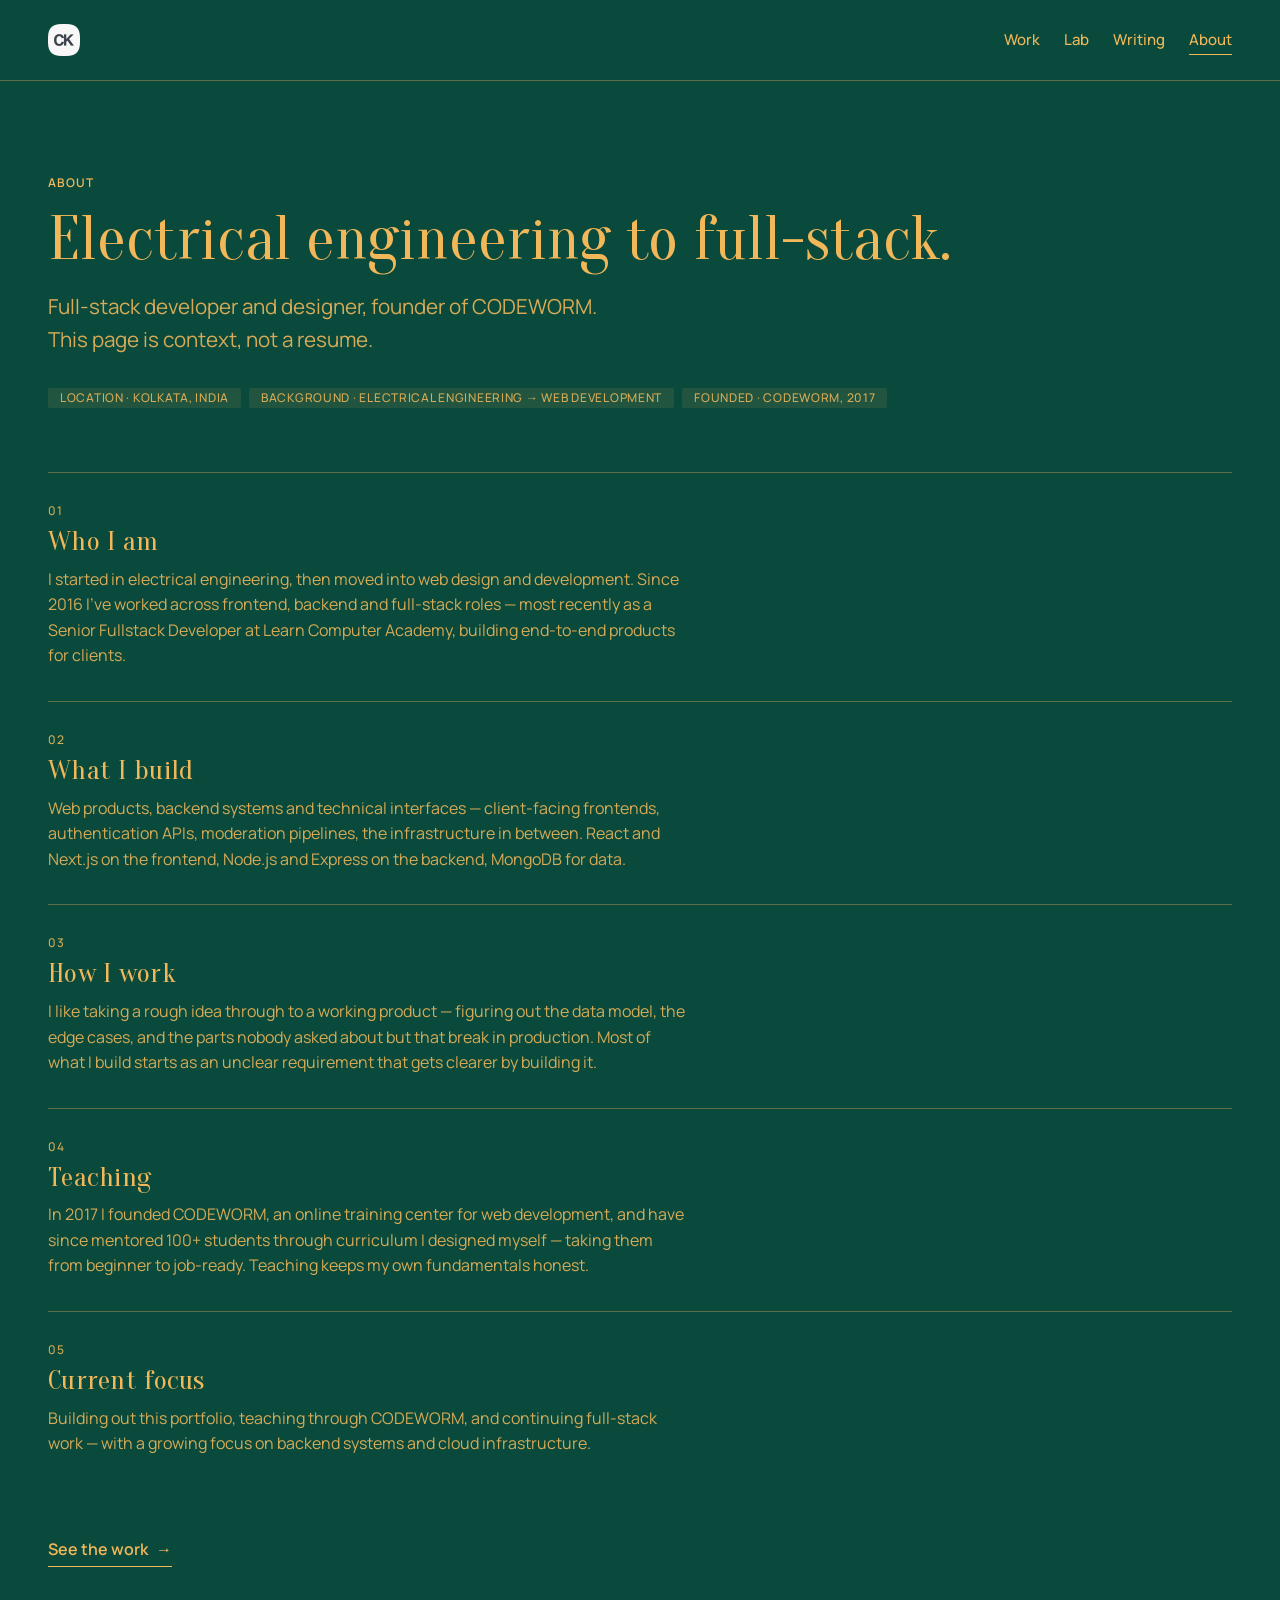
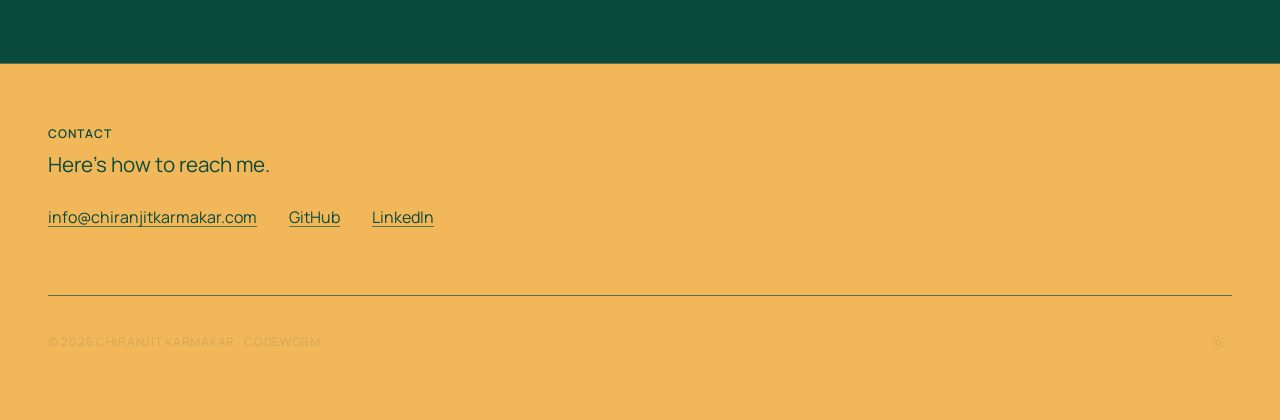
==== about/index.html @ 3d87fbdc "Replace coming-soon page with the real portfolio site Full Astro build: homepage, Work (case studies" ====
<!DOCTYPE html><html lang="en"><head><meta charset="utf-8"><meta name="viewport" content="width=device-width, initial-scale=1"><meta name="theme-color" content="#0a4a3c"><script>
      (function () {
        document.documentElement.classList.add('js');
        try {
          var stored = localStorage.getItem('theme');
          if (stored === 'light') {
            document.documentElement.setAttribute('data-theme', 'light');
            var meta = document.querySelector('meta[name="theme-color"]');
            if (meta) meta.setAttribute('content', '#f2b759');
          }
        } catch (e) {}
      })();
    </script><link rel="icon" type="image/png" href="/logo-48.png"><link rel="apple-touch-icon" href="/logo-180.png"><meta name="generator" content="Astro v7.3.3"><title>About — Chiranjit Karmakar</title><meta name="description" content="Chiranjit Karmakar — electrical engineering background, full-stack developer, founder of CODEWORM."><link rel="canonical" href="https://www.chiranjitkarmakar.com/about/"><!-- Open Graph --><meta property="og:type" content="website"><meta property="og:title" content="About — Chiranjit Karmakar"><meta property="og:description" content="Chiranjit Karmakar — electrical engineering background, full-stack developer, founder of CODEWORM."><meta property="og:url" content="https://www.chiranjitkarmakar.com/about/"><meta property="og:image" content="https://www.chiranjitkarmakar.com/logo.png"><meta property="og:site_name" content="Chiranjit Karmakar — CODEWORM"><!-- Twitter --><meta name="twitter:card" content="summary"><meta name="twitter:title" content="About — Chiranjit Karmakar"><meta name="twitter:description" content="Chiranjit Karmakar — electrical engineering background, full-stack developer, founder of CODEWORM."><meta name="twitter:image" content="https://www.chiranjitkarmakar.com/logo.png"><meta name="astro-view-transitions-enabled" content="true"><meta name="astro-view-transitions-fallback" content="animate"><script type="module" src="/_astro/ClientRouter.astro_astro_type_script_index_0_lang.CYDbzu1r.js"></script><link rel="stylesheet" href="/_astro/BaseLayout.Bu5GuA0V.css"><style>@keyframes astroFadeInOut{0%{opacity:1}to{opacity:0}}@keyframes astroFadeIn{0%{opacity:0;mix-blend-mode:plus-lighter}to{opacity:1;mix-blend-mode:plus-lighter}}@keyframes astroFadeOut{0%{opacity:1;mix-blend-mode:plus-lighter}to{opacity:0;mix-blend-mode:plus-lighter}}@keyframes astroSlideFromRight{0%{transform:translate(100%)}}@keyframes astroSlideFromLeft{0%{transform:translate(-100%)}}@keyframes astroSlideToRight{to{transform:translate(100%)}}@keyframes astroSlideToLeft{to{transform:translate(-100%)}}@media (prefers-reduced-motion){::view-transition-group(*),::view-transition-old(*),::view-transition-new(*),[data-astro-transition-scope]{animation:none!important}}.site-header[data-astro-cid-fzpbxy5g]{border-bottom:var(--border-width) solid var(--border)}.site-header__inner[data-astro-cid-fzpbxy5g]{justify-content:space-between;align-items:center;gap:var(--space-24);padding-block:var(--space-24);display:flex}.site-header__brand[data-astro-cid-fzpbxy5g]{align-items:center;gap:var(--space-12);color:var(--foreground);font-weight:var(--fw-semibold);text-decoration:none;display:inline-flex}.site-header__logo[data-astro-cid-fzpbxy5g]{border-radius:var(--radius-sm);flex-shrink:0}.site-header__nav[data-astro-cid-fzpbxy5g]{gap:var(--space-24);display:flex}.site-header__link[data-astro-cid-fzpbxy5g]{color:var(--foreground);padding-block:var(--space-4);border-bottom:var(--border-width) solid transparent;transition:border-color var(--duration-fast) var(--ease-standard), color var(--duration-fast) var(--ease-standard);text-decoration:none}.site-header__link[data-astro-cid-fzpbxy5g]:hover,.site-header__link[data-astro-cid-fzpbxy5g][aria-current=page]{border-bottom-color:var(--foreground)}@media (width<=480px){.site-header__nav[data-astro-cid-fzpbxy5g]{gap:var(--space-16)}}.theme-toggle[data-astro-cid-l6lhmie6]{border-radius:var(--radius-sm);width:28px;height:28px;color:var(--muted);cursor:pointer;transition:color var(--duration-fast) var(--ease-standard);background:0 0;border:none;justify-content:center;align-items:center;display:inline-flex}.theme-toggle[data-astro-cid-l6lhmie6]:hover{color:var(--foreground)}.icon-sun[data-astro-cid-l6lhmie6],.icon-moon[data-astro-cid-l6lhmie6]{width:15px;height:15px}.icon-sun[data-astro-cid-l6lhmie6]{display:block}.icon-moon[data-astro-cid-l6lhmie6],:root[data-theme=light] .icon-sun[data-astro-cid-l6lhmie6]{display:none}:root[data-theme=light] .icon-moon[data-astro-cid-l6lhmie6]{display:block}.site-footer[data-astro-cid-nns7i3if]{border-top:var(--border-width) solid var(--border);padding-block:var(--space-64)}.site-footer__inner[data-astro-cid-nns7i3if]{gap:var(--space-32);flex-direction:column;display:flex}.site-footer__lead[data-astro-cid-nns7i3if]{margin-top:var(--space-8)}.site-footer__links[data-astro-cid-nns7i3if]{margin-top:var(--space-24);gap:var(--space-8);flex-direction:column;display:flex}@media (width>=768px){.site-footer__links[data-astro-cid-nns7i3if]{gap:var(--space-32);flex-direction:row}}.site-footer__bottom[data-astro-cid-nns7i3if]{margin-top:var(--space-32);padding-top:var(--space-32);border-top:var(--border-width) solid var(--border);justify-content:space-between;align-items:center;gap:var(--space-16);display:flex}.site-footer__meta[data-astro-cid-nns7i3if]{color:var(--muted)}
.page-heading[data-astro-cid-zpzoxhr3]{margin-top:var(--space-16)}.page-intro[data-astro-cid-zpzoxhr3]{margin-top:var(--space-16);max-width:560px;color:var(--muted)}.page-facts[data-astro-cid-zpzoxhr3]{margin-top:var(--space-32)}.about-sections[data-astro-cid-zpzoxhr3]{margin-top:var(--space-64);flex-direction:column;display:flex}.about-section[data-astro-cid-zpzoxhr3]{padding-block:var(--space-32);border-top:var(--border-width) solid var(--border);gap:var(--space-8);flex-direction:column;display:flex}.about-section__body[data-astro-cid-zpzoxhr3]{max-width:640px;color:var(--muted)}.page-cta{margin-top:var(--space-48)}
</style><style>[data-astro-transition-scope="astro-typyj2n2-1"] { view-transition-name: site-header; }@layer astro { ::view-transition-old(site-header) { 
	animation-duration: 180ms;
	animation-timing-function: cubic-bezier(0.76, 0, 0.24, 1);
	animation-fill-mode: both;
	animation-name: astroFadeOut; }::view-transition-new(site-header) { 
	animation-duration: 180ms;
	animation-timing-function: cubic-bezier(0.76, 0, 0.24, 1);
	animation-fill-mode: both;
	animation-name: astroFadeIn; }[data-astro-transition=back]::view-transition-old(site-header) { 
	animation-duration: 180ms;
	animation-timing-function: cubic-bezier(0.76, 0, 0.24, 1);
	animation-fill-mode: both;
	animation-name: astroFadeOut; }[data-astro-transition=back]::view-transition-new(site-header) { 
	animation-duration: 180ms;
	animation-timing-function: cubic-bezier(0.76, 0, 0.24, 1);
	animation-fill-mode: both;
	animation-name: astroFadeIn; } }[data-astro-transition-fallback="old"] [data-astro-transition-scope="astro-typyj2n2-1"],
			[data-astro-transition-fallback="old"][data-astro-transition-scope="astro-typyj2n2-1"] { 
	animation-duration: 180ms;
	animation-timing-function: cubic-bezier(0.76, 0, 0.24, 1);
	animation-fill-mode: both;
	animation-name: astroFadeOut; }[data-astro-transition-fallback="new"] [data-astro-transition-scope="astro-typyj2n2-1"],
			[data-astro-transition-fallback="new"][data-astro-transition-scope="astro-typyj2n2-1"] { 
	animation-duration: 180ms;
	animation-timing-function: cubic-bezier(0.76, 0, 0.24, 1);
	animation-fill-mode: both;
	animation-name: astroFadeIn; }[data-astro-transition=back][data-astro-transition-fallback="old"] [data-astro-transition-scope="astro-typyj2n2-1"],
			[data-astro-transition=back][data-astro-transition-fallback="old"][data-astro-transition-scope="astro-typyj2n2-1"] { 
	animation-duration: 180ms;
	animation-timing-function: cubic-bezier(0.76, 0, 0.24, 1);
	animation-fill-mode: both;
	animation-name: astroFadeOut; }[data-astro-transition=back][data-astro-transition-fallback="new"] [data-astro-transition-scope="astro-typyj2n2-1"],
			[data-astro-transition=back][data-astro-transition-fallback="new"][data-astro-transition-scope="astro-typyj2n2-1"] { 
	animation-duration: 180ms;
	animation-timing-function: cubic-bezier(0.76, 0, 0.24, 1);
	animation-fill-mode: both;
	animation-name: astroFadeIn; }</style></head><body><a class="skip-link" href="#main">Skip to content</a><header data-astro-transition-persist="site-header" data-astro-transition-scope="astro-typyj2n2-1" class="site-header" data-astro-cid-fzpbxy5g><div class="container site-header__inner" data-astro-cid-fzpbxy5g><a class="site-header__brand" href="/" aria-label="Chiranjit Karmakar — home" data-astro-cid-fzpbxy5g><img class="site-header__logo" src="/logo-64.png" alt="" width="32" height="32" data-astro-cid-fzpbxy5g></a><nav aria-label="Primary" data-astro-cid-fzpbxy5g><ul class="site-header__nav" data-astro-cid-fzpbxy5g><li data-astro-cid-fzpbxy5g><a class="text-nav site-header__link" href="/work" data-astro-cid-fzpbxy5g>Work</a></li><li data-astro-cid-fzpbxy5g><a class="text-nav site-header__link" href="/lab" data-astro-cid-fzpbxy5g>Lab</a></li><li data-astro-cid-fzpbxy5g><a class="text-nav site-header__link" href="/writing" data-astro-cid-fzpbxy5g>Writing</a></li><li data-astro-cid-fzpbxy5g><a class="text-nav site-header__link" href="/about" aria-current="page" data-astro-cid-fzpbxy5g>About</a></li></ul></nav></div></header><script type="module">function e(){let e=window.location.pathname;document.querySelectorAll(`.site-header__link`).forEach(t=>{let n=t.getAttribute(`href`);n&&e.startsWith(n)?t.setAttribute(`aria-current`,`page`):t.removeAttribute(`aria-current`)})}e(),document.addEventListener(`astro:after-swap`,e);</script><main class="container section" id="main" data-astro-cid-zpzoxhr3><p class="text-label" data-astro-cid-zpzoxhr3>About</p><h1 class="text-h1 page-heading" data-astro-cid-zpzoxhr3>Electrical engineering to full-stack.</h1><p class="text-body-lg page-intro" data-astro-cid-zpzoxhr3>Full-stack developer and designer, founder of CODEWORM. This page is context, not a resume.</p><ul class="tag-list page-facts" data-astro-cid-zpzoxhr3><li class="tag" data-astro-cid-zpzoxhr3>Location · Kolkata, India</li><li class="tag" data-astro-cid-zpzoxhr3>Background · Electrical engineering → web development</li><li class="tag" data-astro-cid-zpzoxhr3>Founded · CODEWORM, 2017</li></ul><ol class="about-sections" data-astro-cid-zpzoxhr3><li class="about-section" data-reveal data-astro-cid-zpzoxhr3><p class="text-meta" data-astro-cid-zpzoxhr3>01</p><h2 class="text-h3" data-astro-cid-zpzoxhr3>Who I am</h2><p class="text-body about-section__body" data-astro-cid-zpzoxhr3>I started in electrical engineering, then moved into web design and development. Since 2016 I&#39;ve worked across frontend, backend and full-stack roles — most recently as a Senior Fullstack Developer at Learn Computer Academy, building end-to-end products for clients.</p></li><li class="about-section" data-reveal data-astro-cid-zpzoxhr3><p class="text-meta" data-astro-cid-zpzoxhr3>02</p><h2 class="text-h3" data-astro-cid-zpzoxhr3>What I build</h2><p class="text-body about-section__body" data-astro-cid-zpzoxhr3>Web products, backend systems and technical interfaces — client-facing frontends, authentication APIs, moderation pipelines, the infrastructure in between. React and Next.js on the frontend, Node.js and Express on the backend, MongoDB for data.</p></li><li class="about-section" data-reveal data-astro-cid-zpzoxhr3><p class="text-meta" data-astro-cid-zpzoxhr3>03</p><h2 class="text-h3" data-astro-cid-zpzoxhr3>How I work</h2><p class="text-body about-section__body" data-astro-cid-zpzoxhr3>I like taking a rough idea through to a working product — figuring out the data model, the edge cases, and the parts nobody asked about but that break in production. Most of what I build starts as an unclear requirement that gets clearer by building it.</p></li><li class="about-section" data-reveal data-astro-cid-zpzoxhr3><p class="text-meta" data-astro-cid-zpzoxhr3>04</p><h2 class="text-h3" data-astro-cid-zpzoxhr3>Teaching</h2><p class="text-body about-section__body" data-astro-cid-zpzoxhr3>In 2017 I founded CODEWORM, an online training center for web development, and have since mentored 100+ students through curriculum I designed myself — taking them from beginner to job-ready. Teaching keeps my own fundamentals honest.</p></li><li class="about-section" data-reveal data-astro-cid-zpzoxhr3><p class="text-meta" data-astro-cid-zpzoxhr3>05</p><h2 class="text-h3" data-astro-cid-zpzoxhr3>Current focus</h2><p class="text-body about-section__body" data-astro-cid-zpzoxhr3>Building out this portfolio, teaching through CODEWORM, and continuing full-stack work — with a growing focus on backend systems and cloud infrastructure.</p></li></ol><a class="link-arrow page-cta" href="/work"><span>See the work</span><span class="link-arrow__arrow" aria-hidden="true">→</span></a></main><footer class="site-footer section-inverse" data-astro-cid-nns7i3if><div class="container site-footer__inner" data-astro-cid-nns7i3if><div data-astro-cid-nns7i3if><p class="text-label" data-astro-cid-nns7i3if>Contact</p><p class="text-body-lg site-footer__lead" data-astro-cid-nns7i3if>Here's how to reach me.</p><ul class="site-footer__links" data-astro-cid-nns7i3if><li data-astro-cid-nns7i3if><a class="link-underline" href="mailto:info@chiranjitkarmakar.com" data-astro-cid-nns7i3if>info@chiranjitkarmakar.com</a></li><li data-astro-cid-nns7i3if><a class="link-underline" href="https://github.com/chiranjit2020" target="_blank" rel="noopener noreferrer" data-astro-cid-nns7i3if>GitHub</a></li><li data-astro-cid-nns7i3if><a class="link-underline" href="https://www.linkedin.com/in/chiranjit-karmakar-6b8639203" target="_blank" rel="noopener noreferrer" data-astro-cid-nns7i3if>LinkedIn</a></li></ul></div><div class="site-footer__bottom" data-astro-cid-nns7i3if><p class="text-meta site-footer__meta" data-astro-cid-nns7i3if>© 2026 Chiranjit Karmakar · CODEWORM</p><button id="theme-toggle" class="theme-toggle" type="button" data-astro-cid-l6lhmie6><svg class="icon-sun" xmlns="http://www.w3.org/2000/svg" width="18" height="18" viewBox="0 0 24 24" fill="none" stroke="currentColor" stroke-width="2" stroke-linecap="round" stroke-linejoin="round" aria-hidden="true" data-astro-cid-l6lhmie6><circle cx="12" cy="12" r="4" data-astro-cid-l6lhmie6></circle><path d="M12 2v2" data-astro-cid-l6lhmie6></path><path d="M12 20v2" data-astro-cid-l6lhmie6></path><path d="m4.93 4.93 1.41 1.41" data-astro-cid-l6lhmie6></path><path d="m17.66 17.66 1.41 1.41" data-astro-cid-l6lhmie6></path><path d="M2 12h2" data-astro-cid-l6lhmie6></path><path d="M20 12h2" data-astro-cid-l6lhmie6></path><path d="m6.34 17.66-1.41 1.41" data-astro-cid-l6lhmie6></path><path d="m19.07 4.93-1.41 1.41" data-astro-cid-l6lhmie6></path></svg><svg class="icon-moon" xmlns="http://www.w3.org/2000/svg" width="18" height="18" viewBox="0 0 24 24" fill="none" stroke="currentColor" stroke-width="2" stroke-linecap="round" stroke-linejoin="round" aria-hidden="true" data-astro-cid-l6lhmie6><path d="M20.985 12.486a9 9 0 1 1-9.473-9.472c.405-.022.617.46.402.803a6 6 0 0 0 8.268 8.268c.344-.215.825-.004.803.401" data-astro-cid-l6lhmie6></path></svg></button><script>
  (function () {
    var btn = document.getElementById('theme-toggle');
    if (!btn) return;

    function currentTheme() {
      return document.documentElement.getAttribute('data-theme') === 'light' ? 'light' : 'dark';
    }

    function render() {
      var theme = currentTheme();
      btn.setAttribute('aria-label', theme === 'light' ? 'Switch to dark theme' : 'Switch to light theme');
    }

    btn.addEventListener('click', function () {
      var next = currentTheme() === 'light' ? 'dark' : 'light';
      document.documentElement.setAttribute('data-theme', next);
      try {
        localStorage.setItem('theme', next);
      } catch (e) {}
      var meta = document.querySelector('meta[name="theme-color"]');
      if (meta) meta.setAttribute('content', next === 'light' ? '#f2b759' : '#0a4a3c');
      render();
    });

    render();
  })();
</script></div></div></footer><script type="module">function e(){let e=document.querySelectorAll(`[data-reveal]:not(.is-visible)`);if(e.length===0)return;let t=()=>e.forEach(e=>e.classList.add(`is-visible`)),n=window.matchMedia(`(prefers-reduced-motion: reduce)`).matches;if(!(`IntersectionObserver`in window)||n){t();return}let r=new IntersectionObserver(e=>{for(let t of e)t.isIntersecting&&(t.target.classList.add(`is-visible`),r.unobserve(t.target))},{threshold:.15,rootMargin:`0px 0px -40px 0px`});e.forEach(e=>r.observe(e)),setTimeout(()=>{r.disconnect(),t()},1e3)}document.addEventListener(`astro:page-load`,e);</script></body></html>
---- _astro/BaseLayout.Bu5GuA0V.css ----
@font-face{font-family:Manrope;font-style:normal;font-display:swap;font-weight:400;src:url([data-uri])format("woff2"),url([data-uri])format("woff");unicode-range:U+460-52F,U+1C80-1C8A,U+20B4,U+2DE0-2DFF,U+A640-A69F,U+FE2E-FE2F}@font-face{font-family:Manrope;font-style:normal;font-display:swap;font-weight:400;src:url(/_astro/manrope-cyrillic-400-normal.BMzJvInZ.woff2)format("woff2"),url(/_astro/manrope-cyrillic-400-normal.Dvx59UGC.woff)format("woff");unicode-range:U+301,U+400-45F,U+490-491,U+4B0-4B1,U+2116}@font-face{font-family:Manrope;font-style:normal;font-display:swap;font-weight:400;src:url(/_astro/manrope-greek-400-normal.CM4qok81.woff2)format("woff2"),url(/_astro/manrope-greek-400-normal.DuX9RsAR.woff)format("woff");unicode-range:U+370-377,U+37A-37F,U+384-38A,U+38C,U+38E-3A1,U+3A3-3FF}@font-face{font-family:Manrope;font-style:normal;font-display:swap;font-weight:400;src:url(/_astro/manrope-vietnamese-400-normal.DHb3EETF.woff2)format("woff2"),url(/_astro/manrope-vietnamese-400-normal.D7E_mLGF.woff)format("woff");unicode-range:U+102-103,U+110-111,U+128-129,U+168-169,U+1A0-1A1,U+1AF-1B0,U+300-301,U+303-304,U+308-309,U+323,U+329,U+1EA0-1EF9,U+20AB}@font-face{font-family:Manrope;font-style:normal;font-display:swap;font-weight:400;src:url(/_astro/manrope-latin-ext-400-normal.CMDvPJRp.woff2)format("woff2"),url(/_astro/manrope-latin-ext-400-normal.C-X6QNXX.woff)format("woff");unicode-range:U+100-2BA,U+2BD-2C5,U+2C7-2CC,U+2CE-2D7,U+2DD-2FF,U+304,U+308,U+329,U+1D00-1DBF,U+1E00-1E9F,U+1EF2-1EFF,U+2020,U+20A0-20AB,U+20AD-20C0,U+2113,U+2C60-2C7F,U+A720-A7FF}@font-face{font-family:Manrope;font-style:normal;font-display:swap;font-weight:400;src:url(/_astro/manrope-latin-400-normal.PaqtzbVb.woff2)format("woff2"),url(/_astro/manrope-latin-400-normal.8tf8FM3T.woff)format("woff");unicode-range:U+??,U+131,U+152-153,U+2BB-2BC,U+2C6,U+2DA,U+2DC,U+304,U+308,U+329,U+2000-206F,U+20AC,U+2122,U+2191,U+2193,U+2212,U+2215,U+FEFF,U+FFFD}@font-face{font-family:Manrope;font-style:normal;font-display:swap;font-weight:500;src:url([data-uri])format("woff2"),url([data-uri])format("woff");unicode-range:U+460-52F,U+1C80-1C8A,U+20B4,U+2DE0-2DFF,U+A640-A69F,U+FE2E-FE2F}@font-face{font-family:Manrope;font-style:normal;font-display:swap;font-weight:500;src:url(/_astro/manrope-cyrillic-500-normal.B1OEZity.woff2)format("woff2"),url(/_astro/manrope-cyrillic-500-normal.CNwnNrRC.woff)format("woff");unicode-range:U+301,U+400-45F,U+490-491,U+4B0-4B1,U+2116}@font-face{font-family:Manrope;font-style:normal;font-display:swap;font-weight:500;src:url(/_astro/manrope-greek-500-normal.GeMIHyWm.woff2)format("woff2"),url(/_astro/manrope-greek-500-normal.DyxYGEtJ.woff)format("woff");unicode-range:U+370-377,U+37A-37F,U+384-38A,U+38C,U+38E-3A1,U+3A3-3FF}@font-face{font-family:Manrope;font-style:normal;font-display:swap;font-weight:500;src:url(/_astro/manrope-vietnamese-500-normal.DCXiE_xi.woff2)format("woff2"),url(/_astro/manrope-vietnamese-500-normal.DaZ8i3XM.woff)format("woff");unicode-range:U+102-103,U+110-111,U+128-129,U+168-169,U+1A0-1A1,U+1AF-1B0,U+300-301,U+303-304,U+308-309,U+323,U+329,U+1EA0-1EF9,U+20AB}@font-face{font-family:Manrope;font-style:normal;font-display:swap;font-weight:500;src:url(/_astro/manrope-latin-ext-500-normal.dm74KBQw.woff2)format("woff2"),url(/_astro/manrope-latin-ext-500-normal.EtoS1VaI.woff)format("woff");unicode-range:U+100-2BA,U+2BD-2C5,U+2C7-2CC,U+2CE-2D7,U+2DD-2FF,U+304,U+308,U+329,U+1D00-1DBF,U+1E00-1E9F,U+1EF2-1EFF,U+2020,U+20A0-20AB,U+20AD-20C0,U+2113,U+2C60-2C7F,U+A720-A7FF}@font-face{font-family:Manrope;font-style:normal;font-display:swap;font-weight:500;src:url(/_astro/manrope-latin-500-normal.BYYD-dBL.woff2)format("woff2"),url(/_astro/manrope-latin-500-normal.DMZssgOp.woff)format("woff");unicode-range:U+??,U+131,U+152-153,U+2BB-2BC,U+2C6,U+2DA,U+2DC,U+304,U+308,U+329,U+2000-206F,U+20AC,U+2122,U+2191,U+2193,U+2212,U+2215,U+FEFF,U+FFFD}@font-face{font-family:Manrope;font-style:normal;font-display:swap;font-weight:600;src:url([data-uri])format("woff2"),url([data-uri])format("woff");unicode-range:U+460-52F,U+1C80-1C8A,U+20B4,U+2DE0-2DFF,U+A640-A69F,U+FE2E-FE2F}@font-face{font-family:Manrope;font-style:normal;font-display:swap;font-weight:600;src:url(/_astro/manrope-cyrillic-600-normal.DvRl3Mj-.woff2)format("woff2"),url(/_astro/manrope-cyrillic-600-normal.It4mZcQk.woff)format("woff");unicode-range:U+301,U+400-45F,U+490-491,U+4B0-4B1,U+2116}@font-face{font-family:Manrope;font-style:normal;font-display:swap;font-weight:600;src:url(/_astro/manrope-greek-600-normal.BoRV6lzK.woff2)format("woff2"),url(/_astro/manrope-greek-600-normal.CF2i9ZRY.woff)format("woff");unicode-range:U+370-377,U+37A-37F,U+384-38A,U+38C,U+38E-3A1,U+3A3-3FF}@font-face{font-family:Manrope;font-style:normal;font-display:swap;font-weight:600;src:url(/_astro/manrope-vietnamese-600-normal.C1J5PCl_.woff2)format("woff2"),url(/_astro/manrope-vietnamese-600-normal.lA7a_7Ok.woff)format("woff");unicode-range:U+102-103,U+110-111,U+128-129,U+168-169,U+1A0-1A1,U+1AF-1B0,U+300-301,U+303-304,U+308-309,U+323,U+329,U+1EA0-1EF9,U+20AB}@font-face{font-family:Manrope;font-style:normal;font-display:swap;font-weight:600;src:url(/_astro/manrope-latin-ext-600-normal._gBojHdJ.woff2)format("woff2"),url(/_astro/manrope-latin-ext-600-normal.u5Pl7hTU.woff)format("woff");unicode-range:U+100-2BA,U+2BD-2C5,U+2C7-2CC,U+2CE-2D7,U+2DD-2FF,U+304,U+308,U+329,U+1D00-1DBF,U+1E00-1E9F,U+1EF2-1EFF,U+2020,U+20A0-20AB,U+20AD-20C0,U+2113,U+2C60-2C7F,U+A720-A7FF}@font-face{font-family:Manrope;font-style:normal;font-display:swap;font-weight:600;src:url(/_astro/manrope-latin-600-normal.4f0koTD-.woff2)format("woff2"),url(/_astro/manrope-latin-600-normal.BqgrALkZ.woff)format("woff");unicode-range:U+??,U+131,U+152-153,U+2BB-2BC,U+2C6,U+2DA,U+2DC,U+304,U+308,U+329,U+2000-206F,U+20AC,U+2122,U+2191,U+2193,U+2212,U+2215,U+FEFF,U+FFFD}@font-face{font-family:Oranienbaum;font-style:normal;font-display:swap;font-weight:400;src:url([data-uri])format("woff2"),url([data-uri])format("woff");unicode-range:U+460-52F,U+1C80-1C8A,U+20B4,U+2DE0-2DFF,U+A640-A69F,U+FE2E-FE2F}@font-face{font-family:Oranienbaum;font-style:normal;font-display:swap;font-weight:400;src:url(/_astro/oranienbaum-cyrillic-400-normal.DJ9meR3m.woff2)format("woff2"),url(/_astro/oranienbaum-cyrillic-400-normal.DhMiF5E-.woff)format("woff");unicode-range:U+301,U+400-45F,U+490-491,U+4B0-4B1,U+2116}@font-face{font-family:Oranienbaum;font-style:normal;font-display:swap;font-weight:400;src:url(/_astro/oranienbaum-latin-ext-400-normal.BshUwbY_.woff2)format("woff2"),url(/_astro/oranienbaum-latin-ext-400-normal.B7Wz4fLD.woff)format("woff");unicode-range:U+100-2BA,U+2BD-2C5,U+2C7-2CC,U+2CE-2D7,U+2DD-2FF,U+304,U+308,U+329,U+1D00-1DBF,U+1E00-1E9F,U+1EF2-1EFF,U+2020,U+20A0-20AB,U+20AD-20C0,U+2113,U+2C60-2C7F,U+A720-A7FF}@font-face{font-family:Oranienbaum;font-style:normal;font-display:swap;font-weight:400;src:url(/_astro/oranienbaum-latin-400-normal.Pblm6D9w.woff2)format("woff2"),url(/_astro/oranienbaum-latin-400-normal.-Nb-tlzl.woff)format("woff");unicode-range:U+??,U+131,U+152-153,U+2BB-2BC,U+2C6,U+2DA,U+2DC,U+304,U+308,U+329,U+2000-206F,U+20AC,U+2122,U+2191,U+2193,U+2212,U+2215,U+FEFF,U+FFFD}:root{--raw-amber:#f2b759;--raw-green:#0a4a3c;--background:var(--raw-green);--foreground:var(--raw-amber);color-scheme:dark}:root[data-theme=light]{--background:var(--raw-amber);--foreground:var(--raw-green);color-scheme:light}:root{--surface:var(--background);--surface-inverse:var(--foreground);--foreground-inverse:var(--background);--border:color-mix(in srgb, var(--background) 65%, var(--foreground) 35%);--border-strong:var(--foreground);--muted:color-mix(in srgb, var(--foreground) 88%, var(--background) 12%);--subtle:color-mix(in srgb, var(--background) 90%, var(--foreground) 10%);--accent:var(--foreground);--focus-ring:var(--foreground);--surface-hover:color-mix(in srgb, var(--background) 90%, var(--foreground) 10%);--surface-active:color-mix(in srgb, var(--background) 80%, var(--foreground) 20%);--surface-inverse-hover:color-mix(in srgb, var(--surface-inverse) 90%, var(--surface) 10%);--surface-inverse-active:color-mix(in srgb, var(--surface-inverse) 80%, var(--surface) 20%);--font-family-base:"Manrope", -apple-system, BlinkMacSystemFont, "Segoe UI", sans-serif;--font-family-display:"Oranienbaum", "Manrope", -apple-system, BlinkMacSystemFont, "Segoe UI", sans-serif;--fw-regular:400;--fw-medium:500;--fw-semibold:600;--fs-display:clamp(2.75rem, 2rem + 4.5vw, 6.5rem);--fs-h1:clamp(2.25rem, 1.75rem + 2.8vw, 4rem);--fs-h2:clamp(1.75rem, 1.5rem + 1.4vw, 2.75rem);--fs-h3:clamp(1.375rem, 1.2rem + .7vw, 1.75rem);--fs-body-lg:clamp(1.125rem, 1.05rem + .3vw, 1.375rem);--fs-body:1rem;--fs-body-sm:.875rem;--fs-caption:.8125rem;--fs-label:.75rem;--fs-nav:.9375rem;--fs-meta:.75rem;--lh-tight:1.08;--lh-heading:1.2;--lh-body:1.6;--lh-flat:1;--ls-label:.08em;--ls-meta:.06em;--space-4:4px;--space-8:8px;--space-12:12px;--space-16:16px;--space-24:24px;--space-32:32px;--space-48:48px;--space-64:64px;--space-80:80px;--space-96:96px;--space-128:128px;--space-160:160px;--container-max:1440px;--gutter:var(--space-24);--border-width:1px;--radius-0:0px;--radius-sm:2px;--radius-md:4px;--radius-lg:8px;--duration-fast:.12s;--duration-normal:.22s;--duration-slow:.4s;--ease-standard:cubic-bezier(.4, 0, .2, 1);--ease-out:cubic-bezier(0, 0, .2, 1);--ease-in:cubic-bezier(.4, 0, 1, 1)}@media (width<=480px){:root{--fs-body-lg:1.0625rem;--fs-body-sm:.8125rem;--fs-caption:.75rem;--fs-meta:.6875rem}}@media (width>=768px){:root{--gutter:var(--space-32)}}@media (width>=1280px){:root{--gutter:var(--space-48)}}@media (prefers-reduced-motion:reduce){:root{--duration-fast:0s;--duration-normal:0s;--duration-slow:0s}}*,:before,:after{box-sizing:border-box}html{-webkit-text-size-adjust:100%;overflow-x:hidden}body{background:var(--background);color:var(--foreground);font-family:var(--font-family-base);font-size:var(--fs-body);line-height:var(--lh-body);font-weight:var(--fw-regular);-webkit-font-smoothing:antialiased;text-rendering:optimizelegibility;overflow-wrap:break-word;margin:0}img,picture,svg,video{max-width:100%;display:block}ul,ol{margin:0;padding:0;list-style:none}h1,h2,h3,h4,p,figure,blockquote{margin:0}button{font-family:inherit}@media (prefers-reduced-motion:reduce){*,:before,:after{scroll-behavior:auto!important;transition-duration:.01ms!important;animation-duration:.01ms!important;animation-iteration-count:1!important}}:focus-visible{outline:2px solid var(--focus-ring);outline-offset:3px}.skip-link{top:var(--space-16);left:var(--space-16);z-index:100;background:var(--surface-inverse);color:var(--foreground-inverse);padding:var(--space-8) var(--space-16);border-radius:var(--radius-sm);font-size:var(--fs-body-sm);font-weight:var(--fw-semibold);transition:transform var(--duration-fast) var(--ease-standard);text-decoration:none;position:absolute;transform:translateY(-150%)}.skip-link:focus-visible{transform:translateY(0)}.js [data-reveal]{opacity:0;transition:opacity var(--duration-slow) var(--ease-out), transform var(--duration-slow) var(--ease-out);transform:translateY(16px)}.js [data-reveal].is-visible{opacity:1;transform:translateY(0)}@media (prefers-reduced-motion:reduce){.js [data-reveal]{opacity:1;transform:none}}.text-display{font-family:var(--font-family-display);font-size:var(--fs-display);line-height:var(--lh-tight);font-weight:var(--fw-regular)}.text-h1{font-family:var(--font-family-display);font-size:var(--fs-h1);line-height:var(--lh-tight);font-weight:var(--fw-regular)}.text-h2{font-family:var(--font-family-display);font-size:var(--fs-h2);line-height:var(--lh-heading);font-weight:var(--fw-regular);letter-spacing:.01em}.text-h3{font-family:var(--font-family-display);font-size:var(--fs-h3);line-height:var(--lh-heading);font-weight:var(--fw-regular);letter-spacing:.01em}.text-body-lg{font-size:var(--fs-body-lg);line-height:var(--lh-body);font-weight:var(--fw-regular)}.text-body{font-size:var(--fs-body);line-height:var(--lh-body);font-weight:var(--fw-regular)}.text-body-sm{font-size:var(--fs-body-sm);line-height:var(--lh-body);font-weight:var(--fw-regular)}.text-caption{font-size:var(--fs-caption);line-height:var(--lh-heading);font-weight:var(--fw-medium);color:var(--muted)}.text-label{font-size:var(--fs-label);line-height:var(--lh-flat);font-weight:var(--fw-semibold);letter-spacing:var(--ls-label);text-transform:uppercase}.text-nav{font-size:var(--fs-nav);line-height:var(--lh-flat);font-weight:var(--fw-medium)}.text-meta{font-size:var(--fs-meta);line-height:var(--lh-flat);font-weight:var(--fw-medium);letter-spacing:var(--ls-meta);text-transform:uppercase;color:var(--muted)}.container{width:100%;max-width:var(--container-max);padding-inline:var(--gutter);margin-inline:auto}.section{padding-block:var(--space-96)}@media (width<=767px){.section{padding-block:var(--space-64)}}.grid{gap:var(--space-24);grid-template-columns:repeat(4,1fr);display:grid}@media (width>=768px){.grid{gap:var(--space-32);grid-template-columns:repeat(8,1fr)}}@media (width>=1280px){.grid{grid-template-columns:repeat(12,1fr)}}.divider{border:none;border-top:var(--border-width) solid var(--border);margin:0}.section-inverse{--background:var(--raw-amber);--foreground:var(--raw-green);background:var(--background);color:var(--foreground)}:root[data-theme=light] .section-inverse{--background:var(--raw-green);--foreground:var(--raw-amber)}.btn{justify-content:center;align-items:center;gap:var(--space-8);padding:var(--space-12) var(--space-24);border-radius:var(--radius-sm);border:var(--border-width) solid var(--border-strong);font-size:var(--fs-body-sm);font-weight:var(--fw-semibold);line-height:var(--lh-flat);cursor:pointer;transition:background-color var(--duration-fast) var(--ease-standard), color var(--duration-fast) var(--ease-standard), border-color var(--duration-fast) var(--ease-standard), opacity var(--duration-fast) var(--ease-standard);text-decoration:none;display:inline-flex}.btn-primary{background:var(--surface-inverse);color:var(--foreground-inverse);border-color:var(--surface-inverse)}.btn-primary:hover{background:var(--surface-inverse-hover);border-color:var(--surface-inverse-hover)}.btn-primary:active{background:var(--surface-inverse-active);border-color:var(--surface-inverse-active)}.btn-secondary{background:var(--surface);color:var(--foreground);border-color:var(--border-strong)}.btn-secondary:hover{background:var(--surface-hover)}.btn-secondary:active{background:var(--surface-active)}.btn-ghost{color:var(--foreground);padding-inline:var(--space-8);background:0 0;border-color:#0000}.btn-ghost:hover{color:var(--muted)}.btn:disabled,.btn[aria-disabled=true]{cursor:not-allowed;opacity:.4}.tag-list{gap:var(--space-8);flex-wrap:wrap;display:flex}.tag{background:var(--subtle);color:var(--muted);padding:var(--space-4) var(--space-12);border-radius:var(--radius-sm);font-size:var(--fs-meta);font-weight:var(--fw-medium);letter-spacing:var(--ls-meta);text-transform:uppercase;line-height:var(--lh-flat);align-items:center;display:inline-flex}.link-arrow{align-items:center;gap:var(--space-8);color:var(--foreground);font-weight:var(--fw-semibold);border-bottom:var(--border-width) solid var(--border-strong);padding-bottom:var(--space-4);text-decoration:none;display:inline-flex}.link-arrow__arrow{transition:transform var(--duration-fast) var(--ease-standard);display:inline-block}.link-arrow:hover .link-arrow__arrow{transform:translate(4px)}.link-underline{color:var(--foreground);text-decoration:underline;text-decoration-color:var(--border);text-underline-offset:3px;transition:text-decoration-color var(--duration-fast) var(--ease-standard)}.link-underline:hover{text-decoration-color:var(--foreground)}.astro-route-announcer{clip:rect(0 0 0 0);clip-path:inset(50%);white-space:nowrap;width:1px;height:1px;position:absolute;top:0;left:0;overflow:hidden}
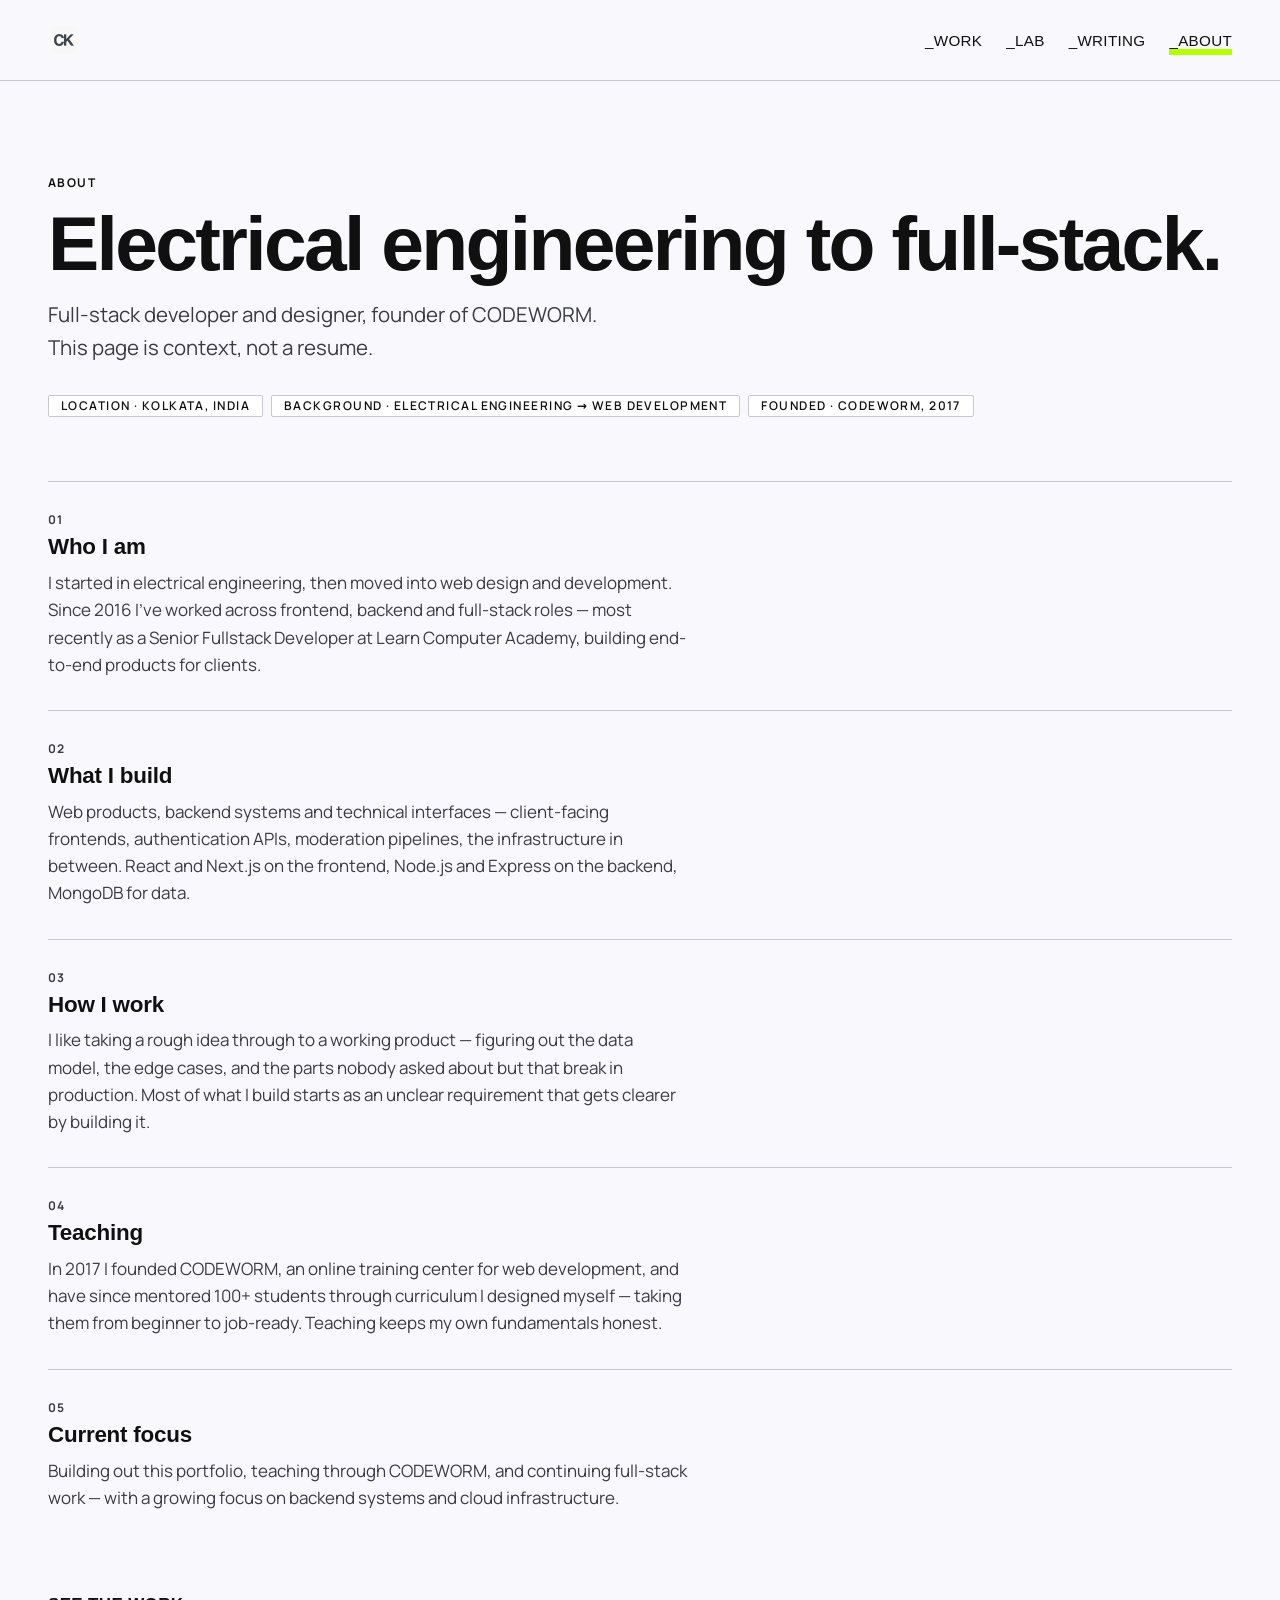
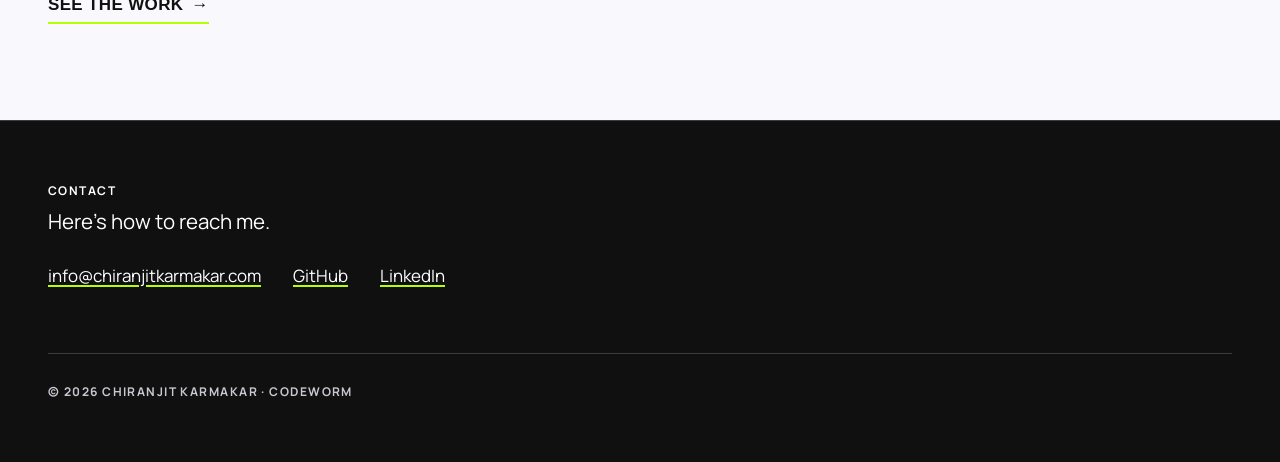
==== commit 60245de5: "Redesign to CODEWORM theme, add Howdy, drop Netflow Lab - Light-only CODEWORM palette (paper/ink wit" ====
--- a/about/index.html
+++ b/about/index.html
@@ -1,17 +1,8 @@
-<!DOCTYPE html><html lang="en"><head><meta charset="utf-8"><meta name="viewport" content="width=device-width, initial-scale=1"><meta name="theme-color" content="#0a4a3c"><script>
+<!DOCTYPE html><html lang="en"><head><meta charset="utf-8"><meta name="viewport" content="width=device-width, initial-scale=1, viewport-fit=cover"><meta name="theme-color" content="#f9f9fd"><script>
       (function () {
         document.documentElement.classList.add('js');
-        try {
-          var stored = localStorage.getItem('theme');
-          if (stored === 'light') {
-            document.documentElement.setAttribute('data-theme', 'light');
-            var meta = document.querySelector('meta[name="theme-color"]');
-            if (meta) meta.setAttribute('content', '#f2b759');
-          }
-        } catch (e) {}
       })();
-    </script><link rel="icon" type="image/png" href="/logo-48.png"><link rel="apple-touch-icon" href="/logo-180.png"><meta name="generator" content="Astro v7.3.3"><title>About — Chiranjit Karmakar</title><meta name="description" content="Chiranjit Karmakar — electrical engineering background, full-stack developer, founder of CODEWORM."><link rel="canonical" href="https://www.chiranjitkarmakar.com/about/"><!-- Open Graph --><meta property="og:type" content="website"><meta property="og:title" content="About — Chiranjit Karmakar"><meta property="og:description" content="Chiranjit Karmakar — electrical engineering background, full-stack developer, founder of CODEWORM."><meta property="og:url" content="https://www.chiranjitkarmakar.com/about/"><meta property="og:image" content="https://www.chiranjitkarmakar.com/logo.png"><meta property="og:site_name" content="Chiranjit Karmakar — CODEWORM"><!-- Twitter --><meta name="twitter:card" content="summary"><meta name="twitter:title" content="About — Chiranjit Karmakar"><meta name="twitter:description" content="Chiranjit Karmakar — electrical engineering background, full-stack developer, founder of CODEWORM."><meta name="twitter:image" content="https://www.chiranjitkarmakar.com/logo.png"><meta name="astro-view-transitions-enabled" content="true"><meta name="astro-view-transitions-fallback" content="animate"><script type="module" src="/_astro/ClientRouter.astro_astro_type_script_index_0_lang.CYDbzu1r.js"></script><link rel="stylesheet" href="/_astro/BaseLayout.Bu5GuA0V.css"><style>@keyframes astroFadeInOut{0%{opacity:1}to{opacity:0}}@keyframes astroFadeIn{0%{opacity:0;mix-blend-mode:plus-lighter}to{opacity:1;mix-blend-mode:plus-lighter}}@keyframes astroFadeOut{0%{opacity:1;mix-blend-mode:plus-lighter}to{opacity:0;mix-blend-mode:plus-lighter}}@keyframes astroSlideFromRight{0%{transform:translate(100%)}}@keyframes astroSlideFromLeft{0%{transform:translate(-100%)}}@keyframes astroSlideToRight{to{transform:translate(100%)}}@keyframes astroSlideToLeft{to{transform:translate(-100%)}}@media (prefers-reduced-motion){::view-transition-group(*),::view-transition-old(*),::view-transition-new(*),[data-astro-transition-scope]{animation:none!important}}.site-header[data-astro-cid-fzpbxy5g]{border-bottom:var(--border-width) solid var(--border)}.site-header__inner[data-astro-cid-fzpbxy5g]{justify-content:space-between;align-items:center;gap:var(--space-24);padding-block:var(--space-24);display:flex}.site-header__brand[data-astro-cid-fzpbxy5g]{align-items:center;gap:var(--space-12);color:var(--foreground);font-weight:var(--fw-semibold);text-decoration:none;display:inline-flex}.site-header__logo[data-astro-cid-fzpbxy5g]{border-radius:var(--radius-sm);flex-shrink:0}.site-header__nav[data-astro-cid-fzpbxy5g]{gap:var(--space-24);display:flex}.site-header__link[data-astro-cid-fzpbxy5g]{color:var(--foreground);padding-block:var(--space-4);border-bottom:var(--border-width) solid transparent;transition:border-color var(--duration-fast) var(--ease-standard), color var(--duration-fast) var(--ease-standard);text-decoration:none}.site-header__link[data-astro-cid-fzpbxy5g]:hover,.site-header__link[data-astro-cid-fzpbxy5g][aria-current=page]{border-bottom-color:var(--foreground)}@media (width<=480px){.site-header__nav[data-astro-cid-fzpbxy5g]{gap:var(--space-16)}}.theme-toggle[data-astro-cid-l6lhmie6]{border-radius:var(--radius-sm);width:28px;height:28px;color:var(--muted);cursor:pointer;transition:color var(--duration-fast) var(--ease-standard);background:0 0;border:none;justify-content:center;align-items:center;display:inline-flex}.theme-toggle[data-astro-cid-l6lhmie6]:hover{color:var(--foreground)}.icon-sun[data-astro-cid-l6lhmie6],.icon-moon[data-astro-cid-l6lhmie6]{width:15px;height:15px}.icon-sun[data-astro-cid-l6lhmie6]{display:block}.icon-moon[data-astro-cid-l6lhmie6],:root[data-theme=light] .icon-sun[data-astro-cid-l6lhmie6]{display:none}:root[data-theme=light] .icon-moon[data-astro-cid-l6lhmie6]{display:block}.site-footer[data-astro-cid-nns7i3if]{border-top:var(--border-width) solid var(--border);padding-block:var(--space-64)}.site-footer__inner[data-astro-cid-nns7i3if]{gap:var(--space-32);flex-direction:column;display:flex}.site-footer__lead[data-astro-cid-nns7i3if]{margin-top:var(--space-8)}.site-footer__links[data-astro-cid-nns7i3if]{margin-top:var(--space-24);gap:var(--space-8);flex-direction:column;display:flex}@media (width>=768px){.site-footer__links[data-astro-cid-nns7i3if]{gap:var(--space-32);flex-direction:row}}.site-footer__bottom[data-astro-cid-nns7i3if]{margin-top:var(--space-32);padding-top:var(--space-32);border-top:var(--border-width) solid var(--border);justify-content:space-between;align-items:center;gap:var(--space-16);display:flex}.site-footer__meta[data-astro-cid-nns7i3if]{color:var(--muted)}
-.page-heading[data-astro-cid-zpzoxhr3]{margin-top:var(--space-16)}.page-intro[data-astro-cid-zpzoxhr3]{margin-top:var(--space-16);max-width:560px;color:var(--muted)}.page-facts[data-astro-cid-zpzoxhr3]{margin-top:var(--space-32)}.about-sections[data-astro-cid-zpzoxhr3]{margin-top:var(--space-64);flex-direction:column;display:flex}.about-section[data-astro-cid-zpzoxhr3]{padding-block:var(--space-32);border-top:var(--border-width) solid var(--border);gap:var(--space-8);flex-direction:column;display:flex}.about-section__body[data-astro-cid-zpzoxhr3]{max-width:640px;color:var(--muted)}.page-cta{margin-top:var(--space-48)}
+    </script><link rel="icon" type="image/png" href="/logo-48.png"><link rel="apple-touch-icon" href="/logo-180.png"><meta name="generator" content="Astro v7.3.3"><title>About — Chiranjit Karmakar</title><meta name="description" content="Chiranjit Karmakar — electrical engineering background, full-stack developer, founder of CODEWORM."><link rel="canonical" href="https://www.chiranjitkarmakar.com/about/"><!-- Open Graph --><meta property="og:type" content="website"><meta property="og:title" content="About — Chiranjit Karmakar"><meta property="og:description" content="Chiranjit Karmakar — electrical engineering background, full-stack developer, founder of CODEWORM."><meta property="og:url" content="https://www.chiranjitkarmakar.com/about/"><meta property="og:image" content="https://www.chiranjitkarmakar.com/logo.png"><meta property="og:site_name" content="Chiranjit Karmakar — CODEWORM"><!-- Twitter --><meta name="twitter:card" content="summary"><meta name="twitter:title" content="About — Chiranjit Karmakar"><meta name="twitter:description" content="Chiranjit Karmakar — electrical engineering background, full-stack developer, founder of CODEWORM."><meta name="twitter:image" content="https://www.chiranjitkarmakar.com/logo.png"><meta name="astro-view-transitions-enabled" content="true"><meta name="astro-view-transitions-fallback" content="animate"><script type="module" src="/_astro/ClientRouter.astro_astro_type_script_index_0_lang.CYDbzu1r.js"></script><link rel="stylesheet" href="/_astro/BaseLayout.Wt84N5hY.css"><link rel="stylesheet" href="/_astro/LinkArrow.CL_oQk1V.css"><style>.page-heading[data-astro-cid-zpzoxhr3]{margin-top:var(--space-16)}.page-intro[data-astro-cid-zpzoxhr3]{margin-top:var(--space-16);max-width:560px;color:var(--muted)}.page-facts[data-astro-cid-zpzoxhr3]{margin-top:var(--space-32)}.about-sections[data-astro-cid-zpzoxhr3]{margin-top:var(--space-64);flex-direction:column;display:flex}.about-section[data-astro-cid-zpzoxhr3]{padding-block:var(--space-32);border-top:var(--border-width) solid var(--border);gap:var(--space-8);flex-direction:column;display:flex}.about-section__body[data-astro-cid-zpzoxhr3]{max-width:640px;color:var(--muted)}.page-cta{margin-top:var(--space-48)}
 </style><style>[data-astro-transition-scope="astro-typyj2n2-1"] { view-transition-name: site-header; }@layer astro { ::view-transition-old(site-header) { 
 	animation-duration: 180ms;
 	animation-timing-function: cubic-bezier(0.76, 0, 0.24, 1);
@@ -48,31 +39,5 @@
 	animation-duration: 180ms;
 	animation-timing-function: cubic-bezier(0.76, 0, 0.24, 1);
 	animation-fill-mode: both;
-	animation-name: astroFadeIn; }</style></head><body><a class="skip-link" href="#main">Skip to content</a><header data-astro-transition-persist="site-header" data-astro-transition-scope="astro-typyj2n2-1" class="site-header" data-astro-cid-fzpbxy5g><div class="container site-header__inner" data-astro-cid-fzpbxy5g><a class="site-header__brand" href="/" aria-label="Chiranjit Karmakar — home" data-astro-cid-fzpbxy5g><img class="site-header__logo" src="/logo-64.png" alt="" width="32" height="32" data-astro-cid-fzpbxy5g></a><nav aria-label="Primary" data-astro-cid-fzpbxy5g><ul class="site-header__nav" data-astro-cid-fzpbxy5g><li data-astro-cid-fzpbxy5g><a class="text-nav site-header__link" href="/work" data-astro-cid-fzpbxy5g>Work</a></li><li data-astro-cid-fzpbxy5g><a class="text-nav site-header__link" href="/lab" data-astro-cid-fzpbxy5g>Lab</a></li><li data-astro-cid-fzpbxy5g><a class="text-nav site-header__link" href="/writing" data-astro-cid-fzpbxy5g>Writing</a></li><li data-astro-cid-fzpbxy5g><a class="text-nav site-header__link" href="/about" aria-current="page" data-astro-cid-fzpbxy5g>About</a></li></ul></nav></div></header><script type="module">function e(){let e=window.location.pathname;document.querySelectorAll(`.site-header__link`).forEach(t=>{let n=t.getAttribute(`href`);n&&e.startsWith(n)?t.setAttribute(`aria-current`,`page`):t.removeAttribute(`aria-current`)})}e(),document.addEventListener(`astro:after-swap`,e);</script><main class="container section" id="main" data-astro-cid-zpzoxhr3><p class="text-label" data-astro-cid-zpzoxhr3>About</p><h1 class="text-h1 page-heading" data-astro-cid-zpzoxhr3>Electrical engineering to full-stack.</h1><p class="text-body-lg page-intro" data-astro-cid-zpzoxhr3>Full-stack developer and designer, founder of CODEWORM. This page is context, not a resume.</p><ul class="tag-list page-facts" data-astro-cid-zpzoxhr3><li class="tag" data-astro-cid-zpzoxhr3>Location · Kolkata, India</li><li class="tag" data-astro-cid-zpzoxhr3>Background · Electrical engineering → web development</li><li class="tag" data-astro-cid-zpzoxhr3>Founded · CODEWORM, 2017</li></ul><ol class="about-sections" data-astro-cid-zpzoxhr3><li class="about-section" data-reveal data-astro-cid-zpzoxhr3><p class="text-meta" data-astro-cid-zpzoxhr3>01</p><h2 class="text-h3" data-astro-cid-zpzoxhr3>Who I am</h2><p class="text-body about-section__body" data-astro-cid-zpzoxhr3>I started in electrical engineering, then moved into web design and development. Since 2016 I&#39;ve worked across frontend, backend and full-stack roles — most recently as a Senior Fullstack Developer at Learn Computer Academy, building end-to-end products for clients.</p></li><li class="about-section" data-reveal data-astro-cid-zpzoxhr3><p class="text-meta" data-astro-cid-zpzoxhr3>02</p><h2 class="text-h3" data-astro-cid-zpzoxhr3>What I build</h2><p class="text-body about-section__body" data-astro-cid-zpzoxhr3>Web products, backend systems and technical interfaces — client-facing frontends, authentication APIs, moderation pipelines, the infrastructure in between. React and Next.js on the frontend, Node.js and Express on the backend, MongoDB for data.</p></li><li class="about-section" data-reveal data-astro-cid-zpzoxhr3><p class="text-meta" data-astro-cid-zpzoxhr3>03</p><h2 class="text-h3" data-astro-cid-zpzoxhr3>How I work</h2><p class="text-body about-section__body" data-astro-cid-zpzoxhr3>I like taking a rough idea through to a working product — figuring out the data model, the edge cases, and the parts nobody asked about but that break in production. Most of what I build starts as an unclear requirement that gets clearer by building it.</p></li><li class="about-section" data-reveal data-astro-cid-zpzoxhr3><p class="text-meta" data-astro-cid-zpzoxhr3>04</p><h2 class="text-h3" data-astro-cid-zpzoxhr3>Teaching</h2><p class="text-body about-section__body" data-astro-cid-zpzoxhr3>In 2017 I founded CODEWORM, an online training center for web development, and have since mentored 100+ students through curriculum I designed myself — taking them from beginner to job-ready. Teaching keeps my own fundamentals honest.</p></li><li class="about-section" data-reveal data-astro-cid-zpzoxhr3><p class="text-meta" data-astro-cid-zpzoxhr3>05</p><h2 class="text-h3" data-astro-cid-zpzoxhr3>Current focus</h2><p class="text-body about-section__body" data-astro-cid-zpzoxhr3>Building out this portfolio, teaching through CODEWORM, and continuing full-stack work — with a growing focus on backend systems and cloud infrastructure.</p></li></ol><a class="link-arrow page-cta" href="/work"><span>See the work</span><span class="link-arrow__arrow" aria-hidden="true">→</span></a></main><footer class="site-footer section-inverse" data-astro-cid-nns7i3if><div class="container site-footer__inner" data-astro-cid-nns7i3if><div data-astro-cid-nns7i3if><p class="text-label" data-astro-cid-nns7i3if>Contact</p><p class="text-body-lg site-footer__lead" data-astro-cid-nns7i3if>Here's how to reach me.</p><ul class="site-footer__links" data-astro-cid-nns7i3if><li data-astro-cid-nns7i3if><a class="link-underline" href="mailto:info@chiranjitkarmakar.com" data-astro-cid-nns7i3if>info@chiranjitkarmakar.com</a></li><li data-astro-cid-nns7i3if><a class="link-underline" href="https://github.com/chiranjit2020" target="_blank" rel="noopener noreferrer" data-astro-cid-nns7i3if>GitHub</a></li><li data-astro-cid-nns7i3if><a class="link-underline" href="https://www.linkedin.com/in/chiranjit-karmakar-6b8639203" target="_blank" rel="noopener noreferrer" data-astro-cid-nns7i3if>LinkedIn</a></li></ul></div><div class="site-footer__bottom" data-astro-cid-nns7i3if><p class="text-meta site-footer__meta" data-astro-cid-nns7i3if>© 2026 Chiranjit Karmakar · CODEWORM</p><button id="theme-toggle" class="theme-toggle" type="button" data-astro-cid-l6lhmie6><svg class="icon-sun" xmlns="http://www.w3.org/2000/svg" width="18" height="18" viewBox="0 0 24 24" fill="none" stroke="currentColor" stroke-width="2" stroke-linecap="round" stroke-linejoin="round" aria-hidden="true" data-astro-cid-l6lhmie6><circle cx="12" cy="12" r="4" data-astro-cid-l6lhmie6></circle><path d="M12 2v2" data-astro-cid-l6lhmie6></path><path d="M12 20v2" data-astro-cid-l6lhmie6></path><path d="m4.93 4.93 1.41 1.41" data-astro-cid-l6lhmie6></path><path d="m17.66 17.66 1.41 1.41" data-astro-cid-l6lhmie6></path><path d="M2 12h2" data-astro-cid-l6lhmie6></path><path d="M20 12h2" data-astro-cid-l6lhmie6></path><path d="m6.34 17.66-1.41 1.41" data-astro-cid-l6lhmie6></path><path d="m19.07 4.93-1.41 1.41" data-astro-cid-l6lhmie6></path></svg><svg class="icon-moon" xmlns="http://www.w3.org/2000/svg" width="18" height="18" viewBox="0 0 24 24" fill="none" stroke="currentColor" stroke-width="2" stroke-linecap="round" stroke-linejoin="round" aria-hidden="true" data-astro-cid-l6lhmie6><path d="M20.985 12.486a9 9 0 1 1-9.473-9.472c.405-.022.617.46.402.803a6 6 0 0 0 8.268 8.268c.344-.215.825-.004.803.401" data-astro-cid-l6lhmie6></path></svg></button><script>
-  (function () {
-    var btn = document.getElementById('theme-toggle');
-    if (!btn) return;
-
-    function currentTheme() {
-      return document.documentElement.getAttribute('data-theme') === 'light' ? 'light' : 'dark';
-    }
-
-    function render() {
-      var theme = currentTheme();
-      btn.setAttribute('aria-label', theme === 'light' ? 'Switch to dark theme' : 'Switch to light theme');
-    }
-
-    btn.addEventListener('click', function () {
-      var next = currentTheme() === 'light' ? 'dark' : 'light';
-      document.documentElement.setAttribute('data-theme', next);
-      try {
-        localStorage.setItem('theme', next);
-      } catch (e) {}
-      var meta = document.querySelector('meta[name="theme-color"]');
-      if (meta) meta.setAttribute('content', next === 'light' ? '#f2b759' : '#0a4a3c');
-      render();
-    });
-
-    render();
-  })();
-</script></div></div></footer><script type="module">function e(){let e=document.querySelectorAll(`[data-reveal]:not(.is-visible)`);if(e.length===0)return;let t=()=>e.forEach(e=>e.classList.add(`is-visible`)),n=window.matchMedia(`(prefers-reduced-motion: reduce)`).matches;if(!(`IntersectionObserver`in window)||n){t();return}let r=new IntersectionObserver(e=>{for(let t of e)t.isIntersecting&&(t.target.classList.add(`is-visible`),r.unobserve(t.target))},{threshold:.15,rootMargin:`0px 0px -40px 0px`});e.forEach(e=>r.observe(e)),setTimeout(()=>{r.disconnect(),t()},1e3)}document.addEventListener(`astro:page-load`,e);</script></body></html>+	animation-name: astroFadeIn; }</style></head><body><a class="skip-link" href="#main">Skip to content</a><header data-astro-transition-persist="site-header" data-astro-transition-scope="astro-typyj2n2-1" class="site-header" data-astro-cid-fzpbxy5g><div class="container site-header__inner" data-astro-cid-fzpbxy5g><a class="site-header__brand" href="/" aria-label="Chiranjit Karmakar — home" data-astro-cid-fzpbxy5g><img class="site-header__logo" src="/logo-64.png" alt="" width="32" height="32" data-astro-cid-fzpbxy5g></a><nav aria-label="Primary" data-astro-cid-fzpbxy5g><ul class="site-header__nav" data-astro-cid-fzpbxy5g><li data-astro-cid-fzpbxy5g><a class="text-nav site-header__link" href="/work" data-astro-cid-fzpbxy5g>Work</a></li><li data-astro-cid-fzpbxy5g><a class="text-nav site-header__link" href="/lab" data-astro-cid-fzpbxy5g>Lab</a></li><li data-astro-cid-fzpbxy5g><a class="text-nav site-header__link" href="/writing" data-astro-cid-fzpbxy5g>Writing</a></li><li data-astro-cid-fzpbxy5g><a class="text-nav site-header__link" href="/about" aria-current="page" data-astro-cid-fzpbxy5g>About</a></li></ul></nav></div></header><!-- Outside <header>: the header's view-transition name makes it its own
+     stacking context, which would trap this fixed bar beneath page content. --><nav class="tabbar" aria-label="Primary (mobile)" data-astro-cid-fzpbxy5g><div class="tabbar__glass" aria-hidden="true" data-astro-cid-fzpbxy5g></div><div class="tabbar__edge" aria-hidden="true" data-astro-cid-fzpbxy5g><span class="tabbar__edge-side tabbar__edge-side--left" data-astro-cid-fzpbxy5g></span><svg class="tabbar__edge-notch" viewBox="0 0 120 68" data-astro-cid-fzpbxy5g><path class="tabbar__edge-line" d="M0 0.5H10C22 0.5 26 6 30 14A36 36 0 0 0 90 14C94 6 98 0.5 110 0.5H120" data-astro-cid-fzpbxy5g></path><path class="tabbar__edge-shine" d="M0 1.5H10C21.5 1.5 25.2 7 29.2 14.6A36 36 0 0 0 90.8 14.6C94.8 7 98.5 1.5 110 1.5H120" data-astro-cid-fzpbxy5g></path></svg><span class="tabbar__edge-side tabbar__edge-side--right" data-astro-cid-fzpbxy5g></span></div><ul class="tabbar__list" data-astro-cid-fzpbxy5g><li data-astro-cid-fzpbxy5g><a class="tabbar__link" href="/" data-astro-cid-fzpbxy5g><svg class="tabbar__icon" viewBox="0 0 24 24" aria-hidden="true" data-astro-cid-fzpbxy5g><path d="M3 10.5 12 3l9 7.5"/><path d="M5 9v11a1 1 0 0 0 1 1h4v-6h4v6h4a1 1 0 0 0 1-1V9"/></svg><span data-astro-cid-fzpbxy5g>Home</span></a></li><li data-astro-cid-fzpbxy5g><a class="tabbar__link" href="/lab" data-astro-cid-fzpbxy5g><svg class="tabbar__icon" viewBox="0 0 24 24" aria-hidden="true" data-astro-cid-fzpbxy5g><path d="M9 3h6"/><path d="M10 3v6.5L4.6 18.2A1.8 1.8 0 0 0 6.1 21h11.8a1.8 1.8 0 0 0 1.5-2.8L14 9.5V3"/><path d="M7.2 15h9.6"/></svg><span data-astro-cid-fzpbxy5g>Lab</span></a></li><li class="tabbar__center" data-astro-cid-fzpbxy5g><a class="tabbar__link tabbar__primary" href="/work" data-astro-cid-fzpbxy5g><svg class="tabbar__icon" viewBox="0 0 24 24" aria-hidden="true" data-astro-cid-fzpbxy5g><rect x="3" y="7" width="18" height="13" rx="2"/><path d="M8 7V5a2 2 0 0 1 2-2h4a2 2 0 0 1 2 2v2"/><path d="M3 13h18"/></svg><span data-astro-cid-fzpbxy5g>Work</span></a></li><li data-astro-cid-fzpbxy5g><a class="tabbar__link" href="/writing" data-astro-cid-fzpbxy5g><svg class="tabbar__icon" viewBox="0 0 24 24" aria-hidden="true" data-astro-cid-fzpbxy5g><path d="M12 20h9"/><path d="M16.4 3.6a2.1 2.1 0 1 1 3 3L7 19l-4 1 1-4Z"/></svg><span data-astro-cid-fzpbxy5g>Writing</span></a></li><li data-astro-cid-fzpbxy5g><a class="tabbar__link" href="/about" aria-current="page" data-astro-cid-fzpbxy5g><svg class="tabbar__icon" viewBox="0 0 24 24" aria-hidden="true" data-astro-cid-fzpbxy5g><circle cx="12" cy="8" r="4"/><path d="M4 21a8 8 0 0 1 16 0"/></svg><span data-astro-cid-fzpbxy5g>About</span></a></li></ul></nav><script type="module">function e(){let e=window.location.pathname;document.querySelectorAll(`.site-header__link, .tabbar__link`).forEach(t=>{let n=t.getAttribute(`href`);(n===`/`?e===`/`:n&&e.startsWith(n))?t.setAttribute(`aria-current`,`page`):t.removeAttribute(`aria-current`)})}e(),document.addEventListener(`astro:after-swap`,e);</script><main class="container section" id="main" data-astro-cid-zpzoxhr3><p class="text-label" data-astro-cid-zpzoxhr3>About</p><h1 class="text-h1 page-heading" data-astro-cid-zpzoxhr3>Electrical engineering to full-stack.</h1><p class="text-body-lg page-intro" data-astro-cid-zpzoxhr3>Full-stack developer and designer, founder of CODEWORM. This page is context, not a resume.</p><ul class="tag-list page-facts" data-astro-cid-zpzoxhr3><li class="tag" data-astro-cid-zpzoxhr3>Location · Kolkata, India</li><li class="tag" data-astro-cid-zpzoxhr3>Background · Electrical engineering → web development</li><li class="tag" data-astro-cid-zpzoxhr3>Founded · CODEWORM, 2017</li></ul><ol class="about-sections" data-astro-cid-zpzoxhr3><li class="about-section" data-reveal data-astro-cid-zpzoxhr3><p class="text-meta" data-astro-cid-zpzoxhr3>01</p><h2 class="text-h3" data-astro-cid-zpzoxhr3>Who I am</h2><p class="text-body about-section__body" data-astro-cid-zpzoxhr3>I started in electrical engineering, then moved into web design and development. Since 2016 I&#39;ve worked across frontend, backend and full-stack roles — most recently as a Senior Fullstack Developer at Learn Computer Academy, building end-to-end products for clients.</p></li><li class="about-section" data-reveal data-astro-cid-zpzoxhr3><p class="text-meta" data-astro-cid-zpzoxhr3>02</p><h2 class="text-h3" data-astro-cid-zpzoxhr3>What I build</h2><p class="text-body about-section__body" data-astro-cid-zpzoxhr3>Web products, backend systems and technical interfaces — client-facing frontends, authentication APIs, moderation pipelines, the infrastructure in between. React and Next.js on the frontend, Node.js and Express on the backend, MongoDB for data.</p></li><li class="about-section" data-reveal data-astro-cid-zpzoxhr3><p class="text-meta" data-astro-cid-zpzoxhr3>03</p><h2 class="text-h3" data-astro-cid-zpzoxhr3>How I work</h2><p class="text-body about-section__body" data-astro-cid-zpzoxhr3>I like taking a rough idea through to a working product — figuring out the data model, the edge cases, and the parts nobody asked about but that break in production. Most of what I build starts as an unclear requirement that gets clearer by building it.</p></li><li class="about-section" data-reveal data-astro-cid-zpzoxhr3><p class="text-meta" data-astro-cid-zpzoxhr3>04</p><h2 class="text-h3" data-astro-cid-zpzoxhr3>Teaching</h2><p class="text-body about-section__body" data-astro-cid-zpzoxhr3>In 2017 I founded CODEWORM, an online training center for web development, and have since mentored 100+ students through curriculum I designed myself — taking them from beginner to job-ready. Teaching keeps my own fundamentals honest.</p></li><li class="about-section" data-reveal data-astro-cid-zpzoxhr3><p class="text-meta" data-astro-cid-zpzoxhr3>05</p><h2 class="text-h3" data-astro-cid-zpzoxhr3>Current focus</h2><p class="text-body about-section__body" data-astro-cid-zpzoxhr3>Building out this portfolio, teaching through CODEWORM, and continuing full-stack work — with a growing focus on backend systems and cloud infrastructure.</p></li></ol><a class="link-arrow page-cta" href="/work"><span>See the work</span><span class="link-arrow__arrow" aria-hidden="true">→</span></a></main><footer class="site-footer section-inverse" data-astro-cid-nns7i3if><div class="container site-footer__inner" data-astro-cid-nns7i3if><div data-astro-cid-nns7i3if><p class="text-label" data-astro-cid-nns7i3if>Contact</p><p class="text-body-lg site-footer__lead" data-astro-cid-nns7i3if>Here's how to reach me.</p><ul class="site-footer__links" data-astro-cid-nns7i3if><li data-astro-cid-nns7i3if><a class="link-underline" href="mailto:info@chiranjitkarmakar.com" data-astro-cid-nns7i3if>info@chiranjitkarmakar.com</a></li><li data-astro-cid-nns7i3if><a class="link-underline" href="https://github.com/chiranjit2020" target="_blank" rel="noopener noreferrer" data-astro-cid-nns7i3if>GitHub</a></li><li data-astro-cid-nns7i3if><a class="link-underline" href="https://www.linkedin.com/in/chiranjit-karmakar-6b8639203" target="_blank" rel="noopener noreferrer" data-astro-cid-nns7i3if>LinkedIn</a></li></ul></div><div class="site-footer__bottom" data-astro-cid-nns7i3if><p class="text-meta site-footer__meta" data-astro-cid-nns7i3if>© 2026 Chiranjit Karmakar · CODEWORM</p></div></div></footer><script type="module">function e(){let e=document.querySelectorAll(`[data-reveal]:not(.is-visible)`);if(e.length===0)return;let t=()=>e.forEach(e=>e.classList.add(`is-visible`)),n=window.matchMedia(`(prefers-reduced-motion: reduce)`).matches;if(!(`IntersectionObserver`in window)||n){t();return}let r=new IntersectionObserver(e=>{for(let t of e)t.isIntersecting&&(t.target.classList.add(`is-visible`),r.unobserve(t.target))},{threshold:.15,rootMargin:`0px 0px -40px 0px`});e.forEach(e=>r.observe(e)),setTimeout(()=>{r.disconnect(),t()},1e3)}document.addEventListener(`astro:page-load`,e);</script></body></html>
--- a/_astro/BaseLayout.Wt84N5hY.css
+++ b/_astro/BaseLayout.Wt84N5hY.css
@@ -0,0 +1 @@
+@font-face{font-family:Manrope;font-style:normal;font-display:swap;font-weight:400;src:url([data-uri])format("woff2"),url([data-uri])format("woff");unicode-range:U+460-52F,U+1C80-1C8A,U+20B4,U+2DE0-2DFF,U+A640-A69F,U+FE2E-FE2F}@font-face{font-family:Manrope;font-style:normal;font-display:swap;font-weight:400;src:url(/_astro/manrope-cyrillic-400-normal.BMzJvInZ.woff2)format("woff2"),url(/_astro/manrope-cyrillic-400-normal.Dvx59UGC.woff)format("woff");unicode-range:U+301,U+400-45F,U+490-491,U+4B0-4B1,U+2116}@font-face{font-family:Manrope;font-style:normal;font-display:swap;font-weight:400;src:url(/_astro/manrope-greek-400-normal.CM4qok81.woff2)format("woff2"),url(/_astro/manrope-greek-400-normal.DuX9RsAR.woff)format("woff");unicode-range:U+370-377,U+37A-37F,U+384-38A,U+38C,U+38E-3A1,U+3A3-3FF}@font-face{font-family:Manrope;font-style:normal;font-display:swap;font-weight:400;src:url(/_astro/manrope-vietnamese-400-normal.DHb3EETF.woff2)format("woff2"),url(/_astro/manrope-vietnamese-400-normal.D7E_mLGF.woff)format("woff");unicode-range:U+102-103,U+110-111,U+128-129,U+168-169,U+1A0-1A1,U+1AF-1B0,U+300-301,U+303-304,U+308-309,U+323,U+329,U+1EA0-1EF9,U+20AB}@font-face{font-family:Manrope;font-style:normal;font-display:swap;font-weight:400;src:url(/_astro/manrope-latin-ext-400-normal.CMDvPJRp.woff2)format("woff2"),url(/_astro/manrope-latin-ext-400-normal.C-X6QNXX.woff)format("woff");unicode-range:U+100-2BA,U+2BD-2C5,U+2C7-2CC,U+2CE-2D7,U+2DD-2FF,U+304,U+308,U+329,U+1D00-1DBF,U+1E00-1E9F,U+1EF2-1EFF,U+2020,U+20A0-20AB,U+20AD-20C0,U+2113,U+2C60-2C7F,U+A720-A7FF}@font-face{font-family:Manrope;font-style:normal;font-display:swap;font-weight:400;src:url(/_astro/manrope-latin-400-normal.PaqtzbVb.woff2)format("woff2"),url(/_astro/manrope-latin-400-normal.8tf8FM3T.woff)format("woff");unicode-range:U+??,U+131,U+152-153,U+2BB-2BC,U+2C6,U+2DA,U+2DC,U+304,U+308,U+329,U+2000-206F,U+20AC,U+2122,U+2191,U+2193,U+2212,U+2215,U+FEFF,U+FFFD}@font-face{font-family:Manrope;font-style:normal;font-display:swap;font-weight:500;src:url([data-uri])format("woff2"),url([data-uri])format("woff");unicode-range:U+460-52F,U+1C80-1C8A,U+20B4,U+2DE0-2DFF,U+A640-A69F,U+FE2E-FE2F}@font-face{font-family:Manrope;font-style:normal;font-display:swap;font-weight:500;src:url(/_astro/manrope-cyrillic-500-normal.B1OEZity.woff2)format("woff2"),url(/_astro/manrope-cyrillic-500-normal.CNwnNrRC.woff)format("woff");unicode-range:U+301,U+400-45F,U+490-491,U+4B0-4B1,U+2116}@font-face{font-family:Manrope;font-style:normal;font-display:swap;font-weight:500;src:url(/_astro/manrope-greek-500-normal.GeMIHyWm.woff2)format("woff2"),url(/_astro/manrope-greek-500-normal.DyxYGEtJ.woff)format("woff");unicode-range:U+370-377,U+37A-37F,U+384-38A,U+38C,U+38E-3A1,U+3A3-3FF}@font-face{font-family:Manrope;font-style:normal;font-display:swap;font-weight:500;src:url(/_astro/manrope-vietnamese-500-normal.DCXiE_xi.woff2)format("woff2"),url(/_astro/manrope-vietnamese-500-normal.DaZ8i3XM.woff)format("woff");unicode-range:U+102-103,U+110-111,U+128-129,U+168-169,U+1A0-1A1,U+1AF-1B0,U+300-301,U+303-304,U+308-309,U+323,U+329,U+1EA0-1EF9,U+20AB}@font-face{font-family:Manrope;font-style:normal;font-display:swap;font-weight:500;src:url(/_astro/manrope-latin-ext-500-normal.dm74KBQw.woff2)format("woff2"),url(/_astro/manrope-latin-ext-500-normal.EtoS1VaI.woff)format("woff");unicode-range:U+100-2BA,U+2BD-2C5,U+2C7-2CC,U+2CE-2D7,U+2DD-2FF,U+304,U+308,U+329,U+1D00-1DBF,U+1E00-1E9F,U+1EF2-1EFF,U+2020,U+20A0-20AB,U+20AD-20C0,U+2113,U+2C60-2C7F,U+A720-A7FF}@font-face{font-family:Manrope;font-style:normal;font-display:swap;font-weight:500;src:url(/_astro/manrope-latin-500-normal.BYYD-dBL.woff2)format("woff2"),url(/_astro/manrope-latin-500-normal.DMZssgOp.woff)format("woff");unicode-range:U+??,U+131,U+152-153,U+2BB-2BC,U+2C6,U+2DA,U+2DC,U+304,U+308,U+329,U+2000-206F,U+20AC,U+2122,U+2191,U+2193,U+2212,U+2215,U+FEFF,U+FFFD}@font-face{font-family:Manrope;font-style:normal;font-display:swap;font-weight:600;src:url([data-uri])format("woff2"),url([data-uri])format("woff");unicode-range:U+460-52F,U+1C80-1C8A,U+20B4,U+2DE0-2DFF,U+A640-A69F,U+FE2E-FE2F}@font-face{font-family:Manrope;font-style:normal;font-display:swap;font-weight:600;src:url(/_astro/manrope-cyrillic-600-normal.DvRl3Mj-.woff2)format("woff2"),url(/_astro/manrope-cyrillic-600-normal.It4mZcQk.woff)format("woff");unicode-range:U+301,U+400-45F,U+490-491,U+4B0-4B1,U+2116}@font-face{font-family:Manrope;font-style:normal;font-display:swap;font-weight:600;src:url(/_astro/manrope-greek-600-normal.BoRV6lzK.woff2)format("woff2"),url(/_astro/manrope-greek-600-normal.CF2i9ZRY.woff)format("woff");unicode-range:U+370-377,U+37A-37F,U+384-38A,U+38C,U+38E-3A1,U+3A3-3FF}@font-face{font-family:Manrope;font-style:normal;font-display:swap;font-weight:600;src:url(/_astro/manrope-vietnamese-600-normal.C1J5PCl_.woff2)format("woff2"),url(/_astro/manrope-vietnamese-600-normal.lA7a_7Ok.woff)format("woff");unicode-range:U+102-103,U+110-111,U+128-129,U+168-169,U+1A0-1A1,U+1AF-1B0,U+300-301,U+303-304,U+308-309,U+323,U+329,U+1EA0-1EF9,U+20AB}@font-face{font-family:Manrope;font-style:normal;font-display:swap;font-weight:600;src:url(/_astro/manrope-latin-ext-600-normal._gBojHdJ.woff2)format("woff2"),url(/_astro/manrope-latin-ext-600-normal.u5Pl7hTU.woff)format("woff");unicode-range:U+100-2BA,U+2BD-2C5,U+2C7-2CC,U+2CE-2D7,U+2DD-2FF,U+304,U+308,U+329,U+1D00-1DBF,U+1E00-1E9F,U+1EF2-1EFF,U+2020,U+20A0-20AB,U+20AD-20C0,U+2113,U+2C60-2C7F,U+A720-A7FF}@font-face{font-family:Manrope;font-style:normal;font-display:swap;font-weight:600;src:url(/_astro/manrope-latin-600-normal.4f0koTD-.woff2)format("woff2"),url(/_astro/manrope-latin-600-normal.BqgrALkZ.woff)format("woff");unicode-range:U+??,U+131,U+152-153,U+2BB-2BC,U+2C6,U+2DA,U+2DC,U+304,U+308,U+329,U+2000-206F,U+20AC,U+2122,U+2191,U+2193,U+2212,U+2215,U+FEFF,U+FFFD}@font-face{font-family:Manrope;font-style:normal;font-display:swap;font-weight:700;src:url([data-uri])format("woff2"),url([data-uri])format("woff");unicode-range:U+460-52F,U+1C80-1C8A,U+20B4,U+2DE0-2DFF,U+A640-A69F,U+FE2E-FE2F}@font-face{font-family:Manrope;font-style:normal;font-display:swap;font-weight:700;src:url(/_astro/manrope-cyrillic-700-normal.Dw_fZAg2.woff2)format("woff2"),url(/_astro/manrope-cyrillic-700-normal.7JNVKxyl.woff)format("woff");unicode-range:U+301,U+400-45F,U+490-491,U+4B0-4B1,U+2116}@font-face{font-family:Manrope;font-style:normal;font-display:swap;font-weight:700;src:url(/_astro/manrope-greek-700-normal.CHUG9PD8.woff2)format("woff2"),url(/_astro/manrope-greek-700-normal.DyfsrCpP.woff)format("woff");unicode-range:U+370-377,U+37A-37F,U+384-38A,U+38C,U+38E-3A1,U+3A3-3FF}@font-face{font-family:Manrope;font-style:normal;font-display:swap;font-weight:700;src:url(/_astro/manrope-vietnamese-700-normal.CUqMx5-1.woff2)format("woff2"),url(/_astro/manrope-vietnamese-700-normal.pt65Fn2Z.woff)format("woff");unicode-range:U+102-103,U+110-111,U+128-129,U+168-169,U+1A0-1A1,U+1AF-1B0,U+300-301,U+303-304,U+308-309,U+323,U+329,U+1EA0-1EF9,U+20AB}@font-face{font-family:Manrope;font-style:normal;font-display:swap;font-weight:700;src:url(/_astro/manrope-latin-ext-700-normal.DYOwVNan.woff2)format("woff2"),url(/_astro/manrope-latin-ext-700-normal.eVCcYqtJ.woff)format("woff");unicode-range:U+100-2BA,U+2BD-2C5,U+2C7-2CC,U+2CE-2D7,U+2DD-2FF,U+304,U+308,U+329,U+1D00-1DBF,U+1E00-1E9F,U+1EF2-1EFF,U+2020,U+20A0-20AB,U+20AD-20C0,U+2113,U+2C60-2C7F,U+A720-A7FF}@font-face{font-family:Manrope;font-style:normal;font-display:swap;font-weight:700;src:url(/_astro/manrope-latin-700-normal.BZp_XxE4.woff2)format("woff2"),url(/_astro/manrope-latin-700-normal.DGRFkw-m.woff)format("woff");unicode-range:U+??,U+131,U+152-153,U+2BB-2BC,U+2C6,U+2DA,U+2DC,U+304,U+308,U+329,U+2000-206F,U+20AC,U+2122,U+2191,U+2193,U+2212,U+2215,U+FEFF,U+FFFD}@font-face{font-family:Space Grotesk;font-style:normal;font-display:swap;font-weight:500;src:url(/_astro/space-grotesk-vietnamese-500-normal.BmEvtly_.woff2)format("woff2"),url(/_astro/space-grotesk-vietnamese-500-normal.BTqKIpxg.woff)format("woff");unicode-range:U+102-103,U+110-111,U+128-129,U+168-169,U+1A0-1A1,U+1AF-1B0,U+300-301,U+303-304,U+308-309,U+323,U+329,U+1EA0-1EF9,U+20AB}@font-face{font-family:Space Grotesk;font-style:normal;font-display:swap;font-weight:500;src:url(/_astro/space-grotesk-latin-ext-500-normal.DUe3BAxM.woff2)format("woff2"),url(/_astro/space-grotesk-latin-ext-500-normal.3dgZTiw9.woff)format("woff");unicode-range:U+100-2BA,U+2BD-2C5,U+2C7-2CC,U+2CE-2D7,U+2DD-2FF,U+304,U+308,U+329,U+1D00-1DBF,U+1E00-1E9F,U+1EF2-1EFF,U+2020,U+20A0-20AB,U+20AD-20C0,U+2113,U+2C60-2C7F,U+A720-A7FF}@font-face{font-family:Space Grotesk;font-style:normal;font-display:swap;font-weight:500;src:url(/_astro/space-grotesk-latin-500-normal.lFbtlQH6.woff2)format("woff2"),url(/_astro/space-grotesk-latin-500-normal.CNSSEhBt.woff)format("woff");unicode-range:U+??,U+131,U+152-153,U+2BB-2BC,U+2C6,U+2DA,U+2DC,U+304,U+308,U+329,U+2000-206F,U+20AC,U+2122,U+2191,U+2193,U+2212,U+2215,U+FEFF,U+FFFD}@font-face{font-family:Space Grotesk;font-style:normal;font-display:swap;font-weight:700;src:url(/_astro/space-grotesk-vietnamese-700-normal.DMty7AZE.woff2)format("woff2"),url(/_astro/space-grotesk-vietnamese-700-normal.Duxec5Rn.woff)format("woff");unicode-range:U+102-103,U+110-111,U+128-129,U+168-169,U+1A0-1A1,U+1AF-1B0,U+300-301,U+303-304,U+308-309,U+323,U+329,U+1EA0-1EF9,U+20AB}@font-face{font-family:Space Grotesk;font-style:normal;font-display:swap;font-weight:700;src:url(/_astro/space-grotesk-latin-ext-700-normal.BQnZhY3m.woff2)format("woff2"),url(/_astro/space-grotesk-latin-ext-700-normal.HVCqSBdx.woff)format("woff");unicode-range:U+100-2BA,U+2BD-2C5,U+2C7-2CC,U+2CE-2D7,U+2DD-2FF,U+304,U+308,U+329,U+1D00-1DBF,U+1E00-1E9F,U+1EF2-1EFF,U+2020,U+20A0-20AB,U+20AD-20C0,U+2113,U+2C60-2C7F,U+A720-A7FF}@font-face{font-family:Space Grotesk;font-style:normal;font-display:swap;font-weight:700;src:url(/_astro/space-grotesk-latin-700-normal.RjhwGPKo.woff2)format("woff2"),url(/_astro/space-grotesk-latin-700-normal.CwsQ-cCU.woff)format("woff");unicode-range:U+??,U+131,U+152-153,U+2BB-2BC,U+2C6,U+2DA,U+2DC,U+304,U+308,U+329,U+2000-206F,U+20AC,U+2122,U+2191,U+2193,U+2212,U+2215,U+FEFF,U+FFFD}:root{--raw-ink:#101010;--raw-black:#000;--raw-paper:#f9f9fd;--raw-white:#fff;--raw-lime:#b6ff00;--raw-gray-100:#ededf1;--raw-gray-300:#c8c8d0;--raw-gray-500:#6f6f7a;--raw-gray-700:#3b3b42;--raw-dark-surface:#171717;--background:var(--raw-paper);--foreground:var(--raw-ink);--surface-raised:var(--raw-white);--muted:var(--raw-gray-700);--subtle:var(--raw-gray-100);--border:var(--raw-gray-300);--grid-line:#10101012;--btn-shadow:var(--raw-black);--focus-ring:var(--raw-black);color-scheme:light;--surface:var(--background);--surface-inverse:var(--foreground);--foreground-inverse:var(--background);--border-strong:var(--foreground);--accent:var(--raw-lime);--on-accent:var(--raw-black);--surface-hover:color-mix(in srgb, var(--background) 90%, var(--foreground) 10%);--surface-active:color-mix(in srgb, var(--background) 80%, var(--foreground) 20%);--surface-inverse-hover:color-mix(in srgb, var(--surface-inverse) 90%, var(--surface) 10%);--surface-inverse-active:color-mix(in srgb, var(--surface-inverse) 80%, var(--surface) 20%);--font-family-base:"Manrope", system-ui, -apple-system, "Segoe UI", sans-serif;--font-family-display:"Space Grotesk", "Helvetica Neue", Arial, sans-serif;--font-family-mono:ui-monospace, "SFMono-Regular", Menlo, Consolas, monospace;--fw-regular:400;--fw-medium:500;--fw-semibold:600;--fw-bold:700;--fs-display:clamp(2.75rem, 1.5rem + 5.9vw, 6.5rem);--fs-h1:clamp(2.5rem, 1.6rem + 4vw, 5rem);--fs-h2:clamp(1.875rem, 1.3rem + 2.3vw, 3.25rem);--fs-h3:clamp(1.125rem, 1rem + .5vw, 1.5rem);--fs-body-lg:clamp(1.0625rem, 1rem + .35vw, 1.3125rem);--fs-body:clamp(1rem, .96rem + .16vw, 1.0625rem);--fs-body-sm:.875rem;--fs-caption:.8125rem;--fs-label:.75rem;--fs-nav:.95rem;--fs-meta:.75rem;--lh-tight:.98;--lh-heading:1.04;--lh-body:1.6;--lh-flat:1;--ls-display:-.035em;--ls-heading:-.025em;--ls-label:.12em;--ls-meta:.12em;--ls-nav:.02em;--space-4:4px;--space-8:8px;--space-12:12px;--space-16:16px;--space-24:24px;--space-32:32px;--space-48:48px;--space-64:64px;--space-80:80px;--space-96:96px;--space-128:128px;--space-160:160px;--container-max:1440px;--gutter:var(--space-24);--border-width:1px;--radius-0:0px;--radius-sm:2px;--radius-md:4px;--radius-lg:8px;--duration-fast:.16s;--duration-normal:.22s;--duration-slow:.4s;--ease-standard:cubic-bezier(.2, .7, .2, 1);--ease-out:cubic-bezier(0, 0, .2, 1);--ease-in:cubic-bezier(.4, 0, 1, 1)}@media (width<=480px){:root{--fs-body-lg:1.0625rem;--fs-body-sm:.8125rem;--fs-caption:.75rem;--fs-meta:.6875rem}}@media (width>=768px){:root{--gutter:var(--space-32)}}@media (width>=1280px){:root{--gutter:var(--space-48)}}@media (prefers-reduced-motion:reduce){:root{--duration-fast:0s;--duration-normal:0s;--duration-slow:0s}}*,:before,:after{box-sizing:border-box}html{-webkit-text-size-adjust:100%;overflow-x:hidden}body{background:var(--background);color:var(--foreground);font-family:var(--font-family-base);font-size:var(--fs-body);line-height:var(--lh-body);font-weight:var(--fw-regular);-webkit-font-smoothing:antialiased;text-rendering:optimizelegibility;overflow-wrap:break-word;margin:0}img,picture,svg,video{max-width:100%;display:block}ul,ol{margin:0;padding:0;list-style:none}h1,h2,h3,h4,p,figure,blockquote{margin:0}button{font-family:inherit}a{text-underline-offset:.2em;text-decoration-thickness:1px}strong{font-weight:var(--fw-bold)}::selection{background:var(--accent);color:var(--on-accent)}@media (prefers-reduced-motion:reduce){*,:before,:after{scroll-behavior:auto!important;transition-duration:.01ms!important;animation-duration:.01ms!important;animation-iteration-count:1!important}}:focus-visible{outline:3px solid var(--focus-ring);outline-offset:3px}.skip-link{top:var(--space-16);left:var(--space-16);z-index:100;background:var(--accent);color:var(--on-accent);border:var(--border-width) solid var(--on-accent);padding:var(--space-8) var(--space-16);font-size:var(--fs-body-sm);font-weight:var(--fw-bold);transition:transform var(--duration-fast) var(--ease-standard);text-decoration:none;position:absolute;transform:translateY(-150%)}.skip-link:focus-visible{transform:translateY(0)}.js [data-reveal]{opacity:0;transition:opacity var(--duration-slow) var(--ease-out), transform var(--duration-slow) var(--ease-out);transform:translateY(16px)}.js [data-reveal].is-visible{opacity:1;transform:translateY(0)}@media (prefers-reduced-motion:reduce){.js [data-reveal]{opacity:1;transform:none}}.text-display,.text-h1,.text-h2,.text-h3{font-family:var(--font-family-display);font-weight:var(--fw-bold);text-wrap:balance}.text-display{font-size:var(--fs-display);line-height:var(--lh-tight);letter-spacing:var(--ls-display)}.text-h1{font-size:var(--fs-h1);letter-spacing:var(--ls-display);line-height:1}.text-h2{font-size:var(--fs-h2);line-height:var(--lh-heading);letter-spacing:var(--ls-heading)}.text-h3{font-size:var(--fs-h3);letter-spacing:-.01em;line-height:1.2}.text-body-lg{font-size:var(--fs-body-lg);line-height:var(--lh-body);font-weight:var(--fw-regular)}.text-body{font-size:var(--fs-body);line-height:var(--lh-body);font-weight:var(--fw-regular)}.text-body-sm{font-size:var(--fs-body-sm);line-height:var(--lh-body);font-weight:var(--fw-regular)}.text-caption{font-size:var(--fs-caption);line-height:var(--lh-heading);font-weight:var(--fw-medium);color:var(--muted)}.text-label{font-size:var(--fs-label);line-height:var(--lh-flat);font-weight:var(--fw-bold);letter-spacing:var(--ls-label);text-transform:uppercase}.text-nav{font-family:var(--font-family-display);font-size:var(--fs-nav);line-height:var(--lh-flat);font-weight:var(--fw-medium);letter-spacing:var(--ls-nav);text-transform:uppercase}.text-meta{font-size:var(--fs-meta);line-height:var(--lh-flat);font-weight:var(--fw-bold);letter-spacing:var(--ls-meta);text-transform:uppercase;color:var(--muted)}.container{width:100%;max-width:var(--container-max);padding-inline:var(--gutter);margin-inline:auto}.section{padding-block:var(--space-96)}@media (width<=767px){.section{padding-block:var(--space-64)}}.grid{gap:var(--space-24);grid-template-columns:repeat(4,1fr);display:grid}@media (width>=768px){.grid{gap:var(--space-32);grid-template-columns:repeat(8,1fr)}}@media (width>=1280px){.grid{grid-template-columns:repeat(12,1fr)}}.divider{border:none;border-top:var(--border-width) solid var(--border);margin:0}.section-inverse{--background:var(--raw-ink);--foreground:var(--raw-white);--surface-raised:var(--raw-dark-surface);--muted:var(--raw-gray-300);--subtle:var(--raw-dark-surface);--border:var(--raw-gray-700);--btn-shadow:var(--raw-white);--focus-ring:var(--raw-lime);background:var(--background);color:var(--foreground)}.btn{justify-content:center;align-items:center;gap:var(--space-8);padding:var(--space-12) var(--space-24);border:var(--border-width) solid var(--border-strong);font-family:var(--font-family-display);font-size:var(--fs-body-sm);font-weight:var(--fw-bold);letter-spacing:var(--ls-nav);text-transform:uppercase;line-height:var(--lh-flat);cursor:pointer;transition:background-color var(--duration-fast) var(--ease-standard), color var(--duration-fast) var(--ease-standard), border-color var(--duration-fast) var(--ease-standard), transform var(--duration-fast) var(--ease-standard), box-shadow var(--duration-fast) var(--ease-standard), opacity var(--duration-fast) var(--ease-standard);border-radius:0;text-decoration:none;display:inline-flex}.btn-primary{--shadow:5px;background:var(--accent);color:var(--on-accent);border-color:var(--on-accent);box-shadow:calc(var(--shadow) * -1) var(--shadow) 0 var(--btn-shadow);margin-left:var(--shadow);margin-bottom:var(--shadow)}.btn-primary:hover{box-shadow:-2px 2px 0 var(--btn-shadow);transform:translate(-3px,3px)}.btn-primary:active{transform:translate(calc(var(--shadow) * -1), var(--shadow));box-shadow:0 0 0 var(--btn-shadow)}.btn-secondary{color:var(--foreground);border-color:var(--border-strong);background:0 0}.btn-secondary:hover{background:var(--foreground);color:var(--background)}.btn-secondary:active{background:var(--surface-active)}.btn-ghost{color:var(--foreground);padding-inline:var(--space-8);background:0 0;border-color:#0000}.btn-ghost:hover{color:var(--muted)}.btn:disabled,.btn[aria-disabled=true]{cursor:not-allowed;opacity:.4}.tag-list{gap:var(--space-8);flex-wrap:wrap;display:flex}.tag{background:var(--surface-raised);color:var(--foreground);border:var(--border-width) solid var(--border);padding:var(--space-4) var(--space-12);border-radius:var(--radius-sm);font-size:var(--fs-meta);font-weight:var(--fw-semibold);letter-spacing:var(--ls-meta);text-transform:uppercase;line-height:var(--lh-flat);align-items:center;display:inline-flex}.link-arrow{align-items:center;gap:var(--space-8);color:var(--foreground);font-family:var(--font-family-display);font-weight:var(--fw-bold);letter-spacing:var(--ls-nav);text-transform:uppercase;border-bottom:2px solid var(--accent);padding-bottom:var(--space-4);transition:background-color var(--duration-fast) var(--ease-standard), color var(--duration-fast) var(--ease-standard);text-decoration:none;display:inline-flex}.link-arrow:hover{background:var(--accent);color:var(--on-accent)}.link-arrow__arrow{transition:transform var(--duration-fast) var(--ease-standard);display:inline-block}.link-arrow:hover .link-arrow__arrow{transform:translate(4px)}.link-underline{color:var(--foreground);text-decoration:underline;text-decoration-color:var(--accent);text-underline-offset:.2em;transition:background-color var(--duration-fast) var(--ease-standard);text-decoration-thickness:2px}.link-underline:hover{background:var(--accent);color:var(--on-accent)}.astro-route-announcer{clip:rect(0 0 0 0);clip-path:inset(50%);white-space:nowrap;width:1px;height:1px;position:absolute;top:0;left:0;overflow:hidden}
--- a/_astro/LinkArrow.CL_oQk1V.css
+++ b/_astro/LinkArrow.CL_oQk1V.css
@@ -0,0 +1 @@
+@keyframes astroFadeInOut{0%{opacity:1}to{opacity:0}}@keyframes astroFadeIn{0%{opacity:0;mix-blend-mode:plus-lighter}to{opacity:1;mix-blend-mode:plus-lighter}}@keyframes astroFadeOut{0%{opacity:1;mix-blend-mode:plus-lighter}to{opacity:0;mix-blend-mode:plus-lighter}}@keyframes astroSlideFromRight{0%{transform:translate(100%)}}@keyframes astroSlideFromLeft{0%{transform:translate(-100%)}}@keyframes astroSlideToRight{to{transform:translate(100%)}}@keyframes astroSlideToLeft{to{transform:translate(-100%)}}@media (prefers-reduced-motion){::view-transition-group(*),::view-transition-old(*),::view-transition-new(*),[data-astro-transition-scope]{animation:none!important}}.site-header[data-astro-cid-fzpbxy5g]{border-bottom:var(--border-width) solid var(--border)}.site-header__inner[data-astro-cid-fzpbxy5g]{justify-content:space-between;align-items:center;gap:var(--space-24);padding-block:var(--space-24);display:flex}.site-header__brand[data-astro-cid-fzpbxy5g]{align-items:center;gap:var(--space-12);color:var(--foreground);font-weight:var(--fw-semibold);text-decoration:none;display:inline-flex}.site-header__logo[data-astro-cid-fzpbxy5g]{border-radius:var(--radius-sm);flex-shrink:0}.site-header__nav[data-astro-cid-fzpbxy5g]{gap:var(--space-24);display:flex}.site-header__link[data-astro-cid-fzpbxy5g]{color:var(--foreground);background:linear-gradient(var(--accent), var(--accent)) 0 100% / 100% 0 no-repeat;transition:background-size var(--duration-fast) var(--ease-standard);padding-block:6px;text-decoration:none}.site-header__link[data-astro-cid-fzpbxy5g]:before{content:"_"}.site-header__link[data-astro-cid-fzpbxy5g]:hover,.site-header__link[data-astro-cid-fzpbxy5g][aria-current=page]{background-size:100% .4em}.tabbar[data-astro-cid-fzpbxy5g]{display:none}@media (width<=767px){.site-header[data-astro-cid-fzpbxy5g]{display:none}.tabbar[data-astro-cid-fzpbxy5g]{--tabbar-h:68px;--notch-w:120px;--home-size:64px;inset-inline:0;z-index:60;padding-bottom:env(safe-area-inset-bottom);display:block;position:fixed;bottom:0}.tabbar__glass[data-astro-cid-fzpbxy5g]{backdrop-filter:blur(20px)saturate(180%);--notch:url("data:image/svg+xml,%3Csvg xmlns='http://www.w3.org/2000/svg' viewBox='0 0 120 68'%3E%3Cpath d='M0 0H10C22 0 26 6 30 14A36 36 0 0 0 90 14C94 6 98 0 110 0H120V68H0Z'/%3E%3C/svg%3E");--solid:linear-gradient(#000, #000);-webkit-mask:var(--solid) left top / calc(50% - var(--notch-w) / 2) 100% no-repeat, var(--solid) right top / calc(50% - var(--notch-w) / 2) 100% no-repeat, var(--notch) center top / var(--notch-w) var(--tabbar-h) no-repeat, var(--solid) center bottom / var(--notch-w) calc(100% - var(--tabbar-h) + 1px) no-repeat;mask:var(--solid) left top / calc(50% - var(--notch-w) / 2) 100% no-repeat, var(--solid) right top / calc(50% - var(--notch-w) / 2) 100% no-repeat, var(--notch) center top / var(--notch-w) var(--tabbar-h) no-repeat, var(--solid) center bottom / var(--notch-w) calc(100% - var(--tabbar-h) + 1px) no-repeat;background:linear-gradient(#ffffffb8,#ffffff6b);border-radius:24px 24px 0 0;position:absolute;inset:0}@supports not (backdrop-filter:blur(1px)){.tabbar__glass[data-astro-cid-fzpbxy5g]{background:#fffffff5}}.tabbar__edge[data-astro-cid-fzpbxy5g]{height:var(--tabbar-h);pointer-events:none;filter:drop-shadow(0 -4px 10px #1010100f);display:flex;position:absolute;inset:0 0 auto}.tabbar__edge-side[data-astro-cid-fzpbxy5g]{border-top:1px solid #1010101a;flex:1;box-shadow:inset 0 1px #fffffff2}.tabbar__edge-side--left[data-astro-cid-fzpbxy5g]{border-left:1px solid #1010100f;border-top-left-radius:24px}.tabbar__edge-side--right[data-astro-cid-fzpbxy5g]{border-right:1px solid #1010100f;border-top-right-radius:24px}.tabbar__edge-notch[data-astro-cid-fzpbxy5g]{flex:0 0 var(--notch-w);width:var(--notch-w);height:var(--tabbar-h);fill:none;overflow:visible}.tabbar__edge-line[data-astro-cid-fzpbxy5g]{stroke:#1010101a;stroke-width:1px}.tabbar__edge-shine[data-astro-cid-fzpbxy5g]{stroke:#fffffff2;stroke-width:1px}.tabbar__list[data-astro-cid-fzpbxy5g]{grid-template-columns:1fr 1fr var(--notch-w) 1fr 1fr;height:var(--tabbar-h);display:grid;position:relative}.tabbar__link[data-astro-cid-fzpbxy5g]{height:100%;color:var(--raw-gray-500);font-size:var(--fs-label);font-weight:var(--fw-semibold);transition:color var(--duration-fast) var(--ease-standard);flex-direction:column;justify-content:center;align-items:center;gap:4px;text-decoration:none;display:flex}.tabbar__icon[data-astro-cid-fzpbxy5g]{fill:none;stroke:currentColor;stroke-width:1.8px;stroke-linecap:round;stroke-linejoin:round;width:24px;height:24px}.tabbar__link[data-astro-cid-fzpbxy5g]:hover,.tabbar__link[data-astro-cid-fzpbxy5g][aria-current=page]{color:var(--foreground)}.tabbar__link[data-astro-cid-fzpbxy5g][aria-current=page]{font-weight:var(--fw-bold)}.tabbar__link[data-astro-cid-fzpbxy5g][aria-current=page] .tabbar__icon[data-astro-cid-fzpbxy5g]{stroke-width:2.4px}.tabbar__center[data-astro-cid-fzpbxy5g]{position:relative}.tabbar__primary[data-astro-cid-fzpbxy5g]{left:50%;top:calc(var(--home-size) / -2 - 6px);width:var(--home-size);height:var(--home-size);color:var(--raw-white);backdrop-filter:blur(12px)saturate(160%);transition:transform var(--duration-fast) var(--ease-standard);background:radial-gradient(circle at 32% 20%,#ffffff52,#fff0 45%),linear-gradient(#28282ce6,#101010f0);border:1px solid #ffffff38;border-radius:50%;gap:1px;font-size:.6875rem;position:absolute;transform:translate(-50%);box-shadow:inset 0 1px 1px #ffffff59,inset 0 -3px 6px #0006,0 8px 20px #10101047,0 2px 6px #1010102e}.tabbar__primary[data-astro-cid-fzpbxy5g]:hover{color:var(--raw-white)}.tabbar__primary[data-astro-cid-fzpbxy5g][aria-current=page]{color:var(--accent)}.tabbar__primary[data-astro-cid-fzpbxy5g]:active{transform:translate(-50%)scale(.94)}.tabbar__primary[data-astro-cid-fzpbxy5g] .tabbar__icon[data-astro-cid-fzpbxy5g]{width:22px;height:22px}body{padding-bottom:calc(68px + env(safe-area-inset-bottom))}}.site-footer[data-astro-cid-nns7i3if]{border-top:var(--border-width) solid var(--border);padding-block:var(--space-64)}.site-footer__inner[data-astro-cid-nns7i3if]{gap:var(--space-32);flex-direction:column;display:flex}.site-footer__lead[data-astro-cid-nns7i3if]{margin-top:var(--space-8)}.site-footer__links[data-astro-cid-nns7i3if]{margin-top:var(--space-24);gap:var(--space-8);flex-direction:column;display:flex}@media (width>=768px){.site-footer__links[data-astro-cid-nns7i3if]{gap:var(--space-32);flex-direction:row}}.site-footer__bottom[data-astro-cid-nns7i3if]{margin-top:var(--space-32);padding-top:var(--space-32);border-top:var(--border-width) solid var(--border);justify-content:space-between;align-items:center;gap:var(--space-16);display:flex}.site-footer__meta[data-astro-cid-nns7i3if]{color:var(--muted)}
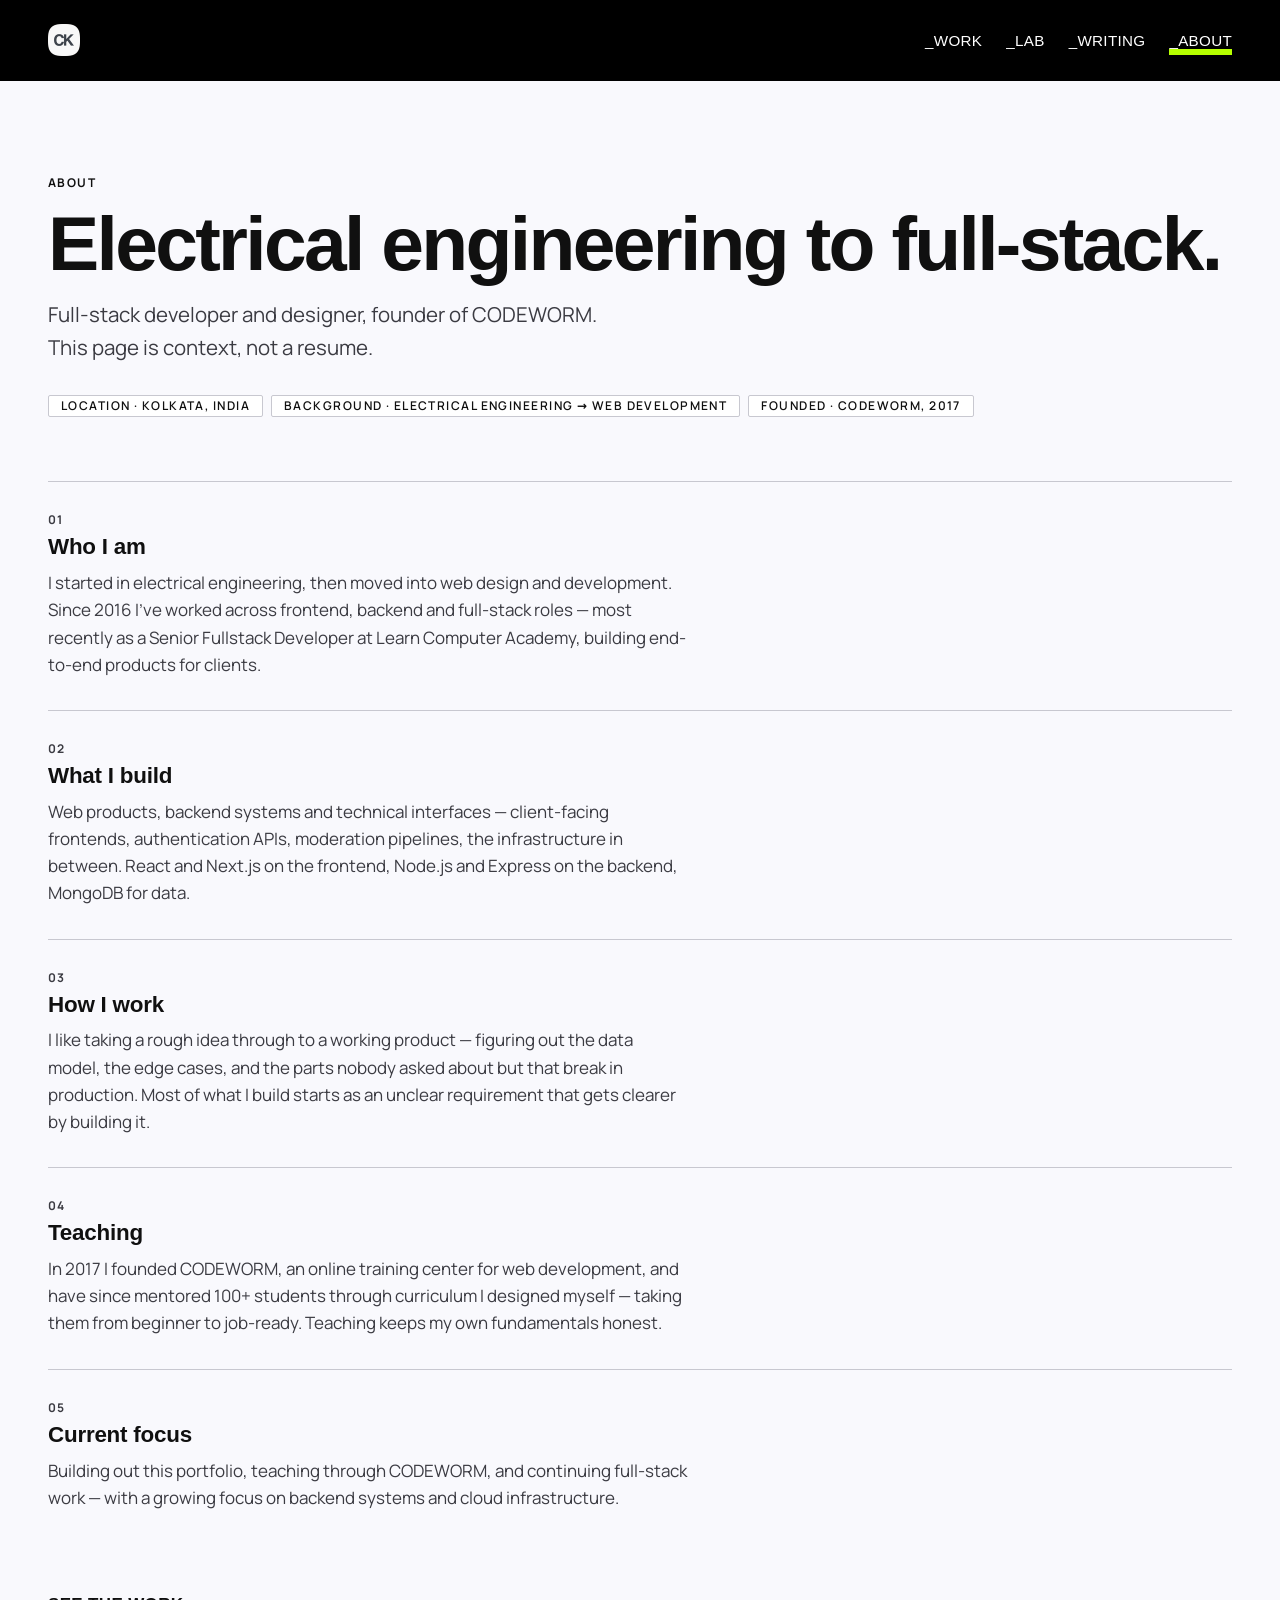
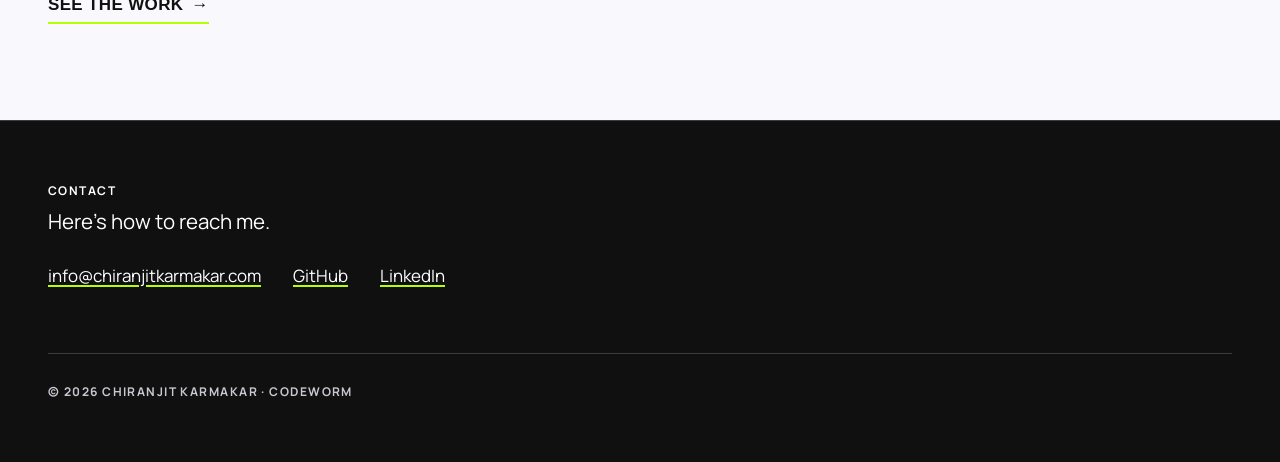
==== commit 7ff18490: "Add Roomie, Budget Tracker and Druta; refresh Howdy - Add Roomie and Bt. Budget Tracker to Work, reo" ====
--- a/about/index.html
+++ b/about/index.html
@@ -2,7 +2,7 @@
       (function () {
         document.documentElement.classList.add('js');
       })();
-    </script><link rel="icon" type="image/png" href="/logo-48.png"><link rel="apple-touch-icon" href="/logo-180.png"><meta name="generator" content="Astro v7.3.3"><title>About — Chiranjit Karmakar</title><meta name="description" content="Chiranjit Karmakar — electrical engineering background, full-stack developer, founder of CODEWORM."><link rel="canonical" href="https://www.chiranjitkarmakar.com/about/"><!-- Open Graph --><meta property="og:type" content="website"><meta property="og:title" content="About — Chiranjit Karmakar"><meta property="og:description" content="Chiranjit Karmakar — electrical engineering background, full-stack developer, founder of CODEWORM."><meta property="og:url" content="https://www.chiranjitkarmakar.com/about/"><meta property="og:image" content="https://www.chiranjitkarmakar.com/logo.png"><meta property="og:site_name" content="Chiranjit Karmakar — CODEWORM"><!-- Twitter --><meta name="twitter:card" content="summary"><meta name="twitter:title" content="About — Chiranjit Karmakar"><meta name="twitter:description" content="Chiranjit Karmakar — electrical engineering background, full-stack developer, founder of CODEWORM."><meta name="twitter:image" content="https://www.chiranjitkarmakar.com/logo.png"><meta name="astro-view-transitions-enabled" content="true"><meta name="astro-view-transitions-fallback" content="animate"><script type="module" src="/_astro/ClientRouter.astro_astro_type_script_index_0_lang.CYDbzu1r.js"></script><link rel="stylesheet" href="/_astro/BaseLayout.Wt84N5hY.css"><link rel="stylesheet" href="/_astro/LinkArrow.CL_oQk1V.css"><style>.page-heading[data-astro-cid-zpzoxhr3]{margin-top:var(--space-16)}.page-intro[data-astro-cid-zpzoxhr3]{margin-top:var(--space-16);max-width:560px;color:var(--muted)}.page-facts[data-astro-cid-zpzoxhr3]{margin-top:var(--space-32)}.about-sections[data-astro-cid-zpzoxhr3]{margin-top:var(--space-64);flex-direction:column;display:flex}.about-section[data-astro-cid-zpzoxhr3]{padding-block:var(--space-32);border-top:var(--border-width) solid var(--border);gap:var(--space-8);flex-direction:column;display:flex}.about-section__body[data-astro-cid-zpzoxhr3]{max-width:640px;color:var(--muted)}.page-cta{margin-top:var(--space-48)}
+    </script><link rel="icon" type="image/png" href="/logo-48.png"><link rel="apple-touch-icon" href="/logo-180.png"><meta name="generator" content="Astro v7.3.3"><title>About — Chiranjit Karmakar</title><meta name="description" content="Chiranjit Karmakar — electrical engineering background, full-stack developer, founder of CODEWORM."><link rel="canonical" href="https://www.chiranjitkarmakar.com/about/"><!-- Open Graph --><meta property="og:type" content="website"><meta property="og:title" content="About — Chiranjit Karmakar"><meta property="og:description" content="Chiranjit Karmakar — electrical engineering background, full-stack developer, founder of CODEWORM."><meta property="og:url" content="https://www.chiranjitkarmakar.com/about/"><meta property="og:image" content="https://www.chiranjitkarmakar.com/logo.png"><meta property="og:site_name" content="Chiranjit Karmakar — CODEWORM"><!-- Twitter --><meta name="twitter:card" content="summary"><meta name="twitter:title" content="About — Chiranjit Karmakar"><meta name="twitter:description" content="Chiranjit Karmakar — electrical engineering background, full-stack developer, founder of CODEWORM."><meta name="twitter:image" content="https://www.chiranjitkarmakar.com/logo.png"><meta name="astro-view-transitions-enabled" content="true"><meta name="astro-view-transitions-fallback" content="animate"><script type="module" src="/_astro/ClientRouter.astro_astro_type_script_index_0_lang.CYDbzu1r.js"></script><link rel="stylesheet" href="/_astro/BaseLayout.Wt84N5hY.css"><link rel="stylesheet" href="/_astro/LinkArrow.CSwGTnBb.css"><style>.page-heading[data-astro-cid-zpzoxhr3]{margin-top:var(--space-16)}.page-intro[data-astro-cid-zpzoxhr3]{margin-top:var(--space-16);max-width:560px;color:var(--muted)}.page-facts[data-astro-cid-zpzoxhr3]{margin-top:var(--space-32)}.about-sections[data-astro-cid-zpzoxhr3]{margin-top:var(--space-64);flex-direction:column;display:flex}.about-section[data-astro-cid-zpzoxhr3]{padding-block:var(--space-32);border-top:var(--border-width) solid var(--border);gap:var(--space-8);flex-direction:column;display:flex}.about-section__body[data-astro-cid-zpzoxhr3]{max-width:640px;color:var(--muted)}.page-cta{margin-top:var(--space-48)}
 </style><style>[data-astro-transition-scope="astro-typyj2n2-1"] { view-transition-name: site-header; }@layer astro { ::view-transition-old(site-header) { 
 	animation-duration: 180ms;
 	animation-timing-function: cubic-bezier(0.76, 0, 0.24, 1);
--- a/_astro/LinkArrow.CSwGTnBb.css
+++ b/_astro/LinkArrow.CSwGTnBb.css
@@ -0,0 +1 @@
+@keyframes astroFadeInOut{0%{opacity:1}to{opacity:0}}@keyframes astroFadeIn{0%{opacity:0;mix-blend-mode:plus-lighter}to{opacity:1;mix-blend-mode:plus-lighter}}@keyframes astroFadeOut{0%{opacity:1;mix-blend-mode:plus-lighter}to{opacity:0;mix-blend-mode:plus-lighter}}@keyframes astroSlideFromRight{0%{transform:translate(100%)}}@keyframes astroSlideFromLeft{0%{transform:translate(-100%)}}@keyframes astroSlideToRight{to{transform:translate(100%)}}@keyframes astroSlideToLeft{to{transform:translate(-100%)}}@media (prefers-reduced-motion){::view-transition-group(*),::view-transition-old(*),::view-transition-new(*),[data-astro-transition-scope]{animation:none!important}}.site-header[data-astro-cid-fzpbxy5g]{background:var(--raw-black);color:var(--raw-white);border-bottom:var(--border-width) solid var(--raw-black)}.site-header__inner[data-astro-cid-fzpbxy5g]{justify-content:space-between;align-items:center;gap:var(--space-24);padding-block:var(--space-24);display:flex}.site-header__brand[data-astro-cid-fzpbxy5g]{align-items:center;gap:var(--space-12);color:var(--raw-white);font-weight:var(--fw-semibold);text-decoration:none;display:inline-flex}.site-header__logo[data-astro-cid-fzpbxy5g]{border-radius:var(--radius-sm);flex-shrink:0}.site-header__nav[data-astro-cid-fzpbxy5g]{gap:var(--space-24);display:flex}.site-header__link[data-astro-cid-fzpbxy5g]{color:var(--raw-white);background:linear-gradient(var(--accent), var(--accent)) 0 100% / 100% 0 no-repeat;transition:background-size var(--duration-fast) var(--ease-standard);padding-block:6px;text-decoration:none}.site-header__link[data-astro-cid-fzpbxy5g]:before{content:"_"}.site-header__link[data-astro-cid-fzpbxy5g]:hover,.site-header__link[data-astro-cid-fzpbxy5g][aria-current=page]{background-size:100% .4em}.tabbar[data-astro-cid-fzpbxy5g]{display:none}@media (width<=767px){.site-header[data-astro-cid-fzpbxy5g]{display:none}.tabbar[data-astro-cid-fzpbxy5g]{--tabbar-h:68px;--notch-w:120px;--home-size:64px;inset-inline:0;z-index:60;padding-bottom:env(safe-area-inset-bottom);display:block;position:fixed;bottom:0}.tabbar__glass[data-astro-cid-fzpbxy5g]{backdrop-filter:blur(20px)saturate(180%);--notch:url("data:image/svg+xml,%3Csvg xmlns='http://www.w3.org/2000/svg' viewBox='0 0 120 68'%3E%3Cpath d='M0 0H10C22 0 26 6 30 14A36 36 0 0 0 90 14C94 6 98 0 110 0H120V68H0Z'/%3E%3C/svg%3E");--solid:linear-gradient(#000, #000);-webkit-mask:var(--solid) left top / calc(50% - var(--notch-w) / 2) 100% no-repeat, var(--solid) right top / calc(50% - var(--notch-w) / 2) 100% no-repeat, var(--notch) center top / var(--notch-w) var(--tabbar-h) no-repeat, var(--solid) center bottom / var(--notch-w) calc(100% - var(--tabbar-h) + 1px) no-repeat;mask:var(--solid) left top / calc(50% - var(--notch-w) / 2) 100% no-repeat, var(--solid) right top / calc(50% - var(--notch-w) / 2) 100% no-repeat, var(--notch) center top / var(--notch-w) var(--tabbar-h) no-repeat, var(--solid) center bottom / var(--notch-w) calc(100% - var(--tabbar-h) + 1px) no-repeat;background:linear-gradient(#ffffffb8,#ffffff6b);border-radius:24px 24px 0 0;position:absolute;inset:0}@supports not (backdrop-filter:blur(1px)){.tabbar__glass[data-astro-cid-fzpbxy5g]{background:#fffffff5}}.tabbar__edge[data-astro-cid-fzpbxy5g]{height:var(--tabbar-h);pointer-events:none;filter:drop-shadow(0 -4px 10px #1010100f);display:flex;position:absolute;inset:0 0 auto}.tabbar__edge-side[data-astro-cid-fzpbxy5g]{border-top:1px solid #1010101a;flex:1;box-shadow:inset 0 1px #fffffff2}.tabbar__edge-side--left[data-astro-cid-fzpbxy5g]{border-left:1px solid #1010100f;border-top-left-radius:24px}.tabbar__edge-side--right[data-astro-cid-fzpbxy5g]{border-right:1px solid #1010100f;border-top-right-radius:24px}.tabbar__edge-notch[data-astro-cid-fzpbxy5g]{flex:0 0 var(--notch-w);width:var(--notch-w);height:var(--tabbar-h);fill:none;overflow:visible}.tabbar__edge-line[data-astro-cid-fzpbxy5g]{stroke:#1010101a;stroke-width:1px}.tabbar__edge-shine[data-astro-cid-fzpbxy5g]{stroke:#fffffff2;stroke-width:1px}.tabbar__list[data-astro-cid-fzpbxy5g]{grid-template-columns:1fr 1fr var(--notch-w) 1fr 1fr;height:var(--tabbar-h);display:grid;position:relative}.tabbar__link[data-astro-cid-fzpbxy5g]{height:100%;color:var(--raw-gray-500);font-size:var(--fs-label);font-weight:var(--fw-semibold);transition:color var(--duration-fast) var(--ease-standard);flex-direction:column;justify-content:center;align-items:center;gap:4px;text-decoration:none;display:flex}.tabbar__icon[data-astro-cid-fzpbxy5g]{fill:none;stroke:currentColor;stroke-width:1.8px;stroke-linecap:round;stroke-linejoin:round;width:24px;height:24px}.tabbar__link[data-astro-cid-fzpbxy5g]:hover,.tabbar__link[data-astro-cid-fzpbxy5g][aria-current=page]{color:var(--foreground)}.tabbar__link[data-astro-cid-fzpbxy5g][aria-current=page]{font-weight:var(--fw-bold)}.tabbar__link[data-astro-cid-fzpbxy5g][aria-current=page] .tabbar__icon[data-astro-cid-fzpbxy5g]{stroke-width:2.4px}.tabbar__center[data-astro-cid-fzpbxy5g]{position:relative}.tabbar__primary[data-astro-cid-fzpbxy5g]{left:50%;top:calc(var(--home-size) / -2 - 6px);width:var(--home-size);height:var(--home-size);color:var(--raw-white);backdrop-filter:blur(12px)saturate(160%);transition:transform var(--duration-fast) var(--ease-standard);background:radial-gradient(circle at 32% 20%,#ffffff52,#fff0 45%),linear-gradient(#28282ce6,#101010f0);border:1px solid #ffffff38;border-radius:50%;gap:1px;font-size:.6875rem;position:absolute;transform:translate(-50%);box-shadow:inset 0 1px 1px #ffffff59,inset 0 -3px 6px #0006,0 8px 20px #10101047,0 2px 6px #1010102e}.tabbar__primary[data-astro-cid-fzpbxy5g]:hover{color:var(--raw-white)}.tabbar__primary[data-astro-cid-fzpbxy5g][aria-current=page]{color:var(--accent)}.tabbar__primary[data-astro-cid-fzpbxy5g]:active{transform:translate(-50%)scale(.94)}.tabbar__primary[data-astro-cid-fzpbxy5g] .tabbar__icon[data-astro-cid-fzpbxy5g]{width:22px;height:22px}body{padding-bottom:calc(68px + env(safe-area-inset-bottom))}}.site-footer[data-astro-cid-nns7i3if]{border-top:var(--border-width) solid var(--border);padding-block:var(--space-64)}.site-footer__inner[data-astro-cid-nns7i3if]{gap:var(--space-32);flex-direction:column;display:flex}.site-footer__lead[data-astro-cid-nns7i3if]{margin-top:var(--space-8)}.site-footer__links[data-astro-cid-nns7i3if]{margin-top:var(--space-24);gap:var(--space-8);flex-direction:column;display:flex}@media (width>=768px){.site-footer__links[data-astro-cid-nns7i3if]{gap:var(--space-32);flex-direction:row}}.site-footer__bottom[data-astro-cid-nns7i3if]{margin-top:var(--space-32);padding-top:var(--space-32);border-top:var(--border-width) solid var(--border);justify-content:space-between;align-items:center;gap:var(--space-16);display:flex}.site-footer__meta[data-astro-cid-nns7i3if]{color:var(--muted)}
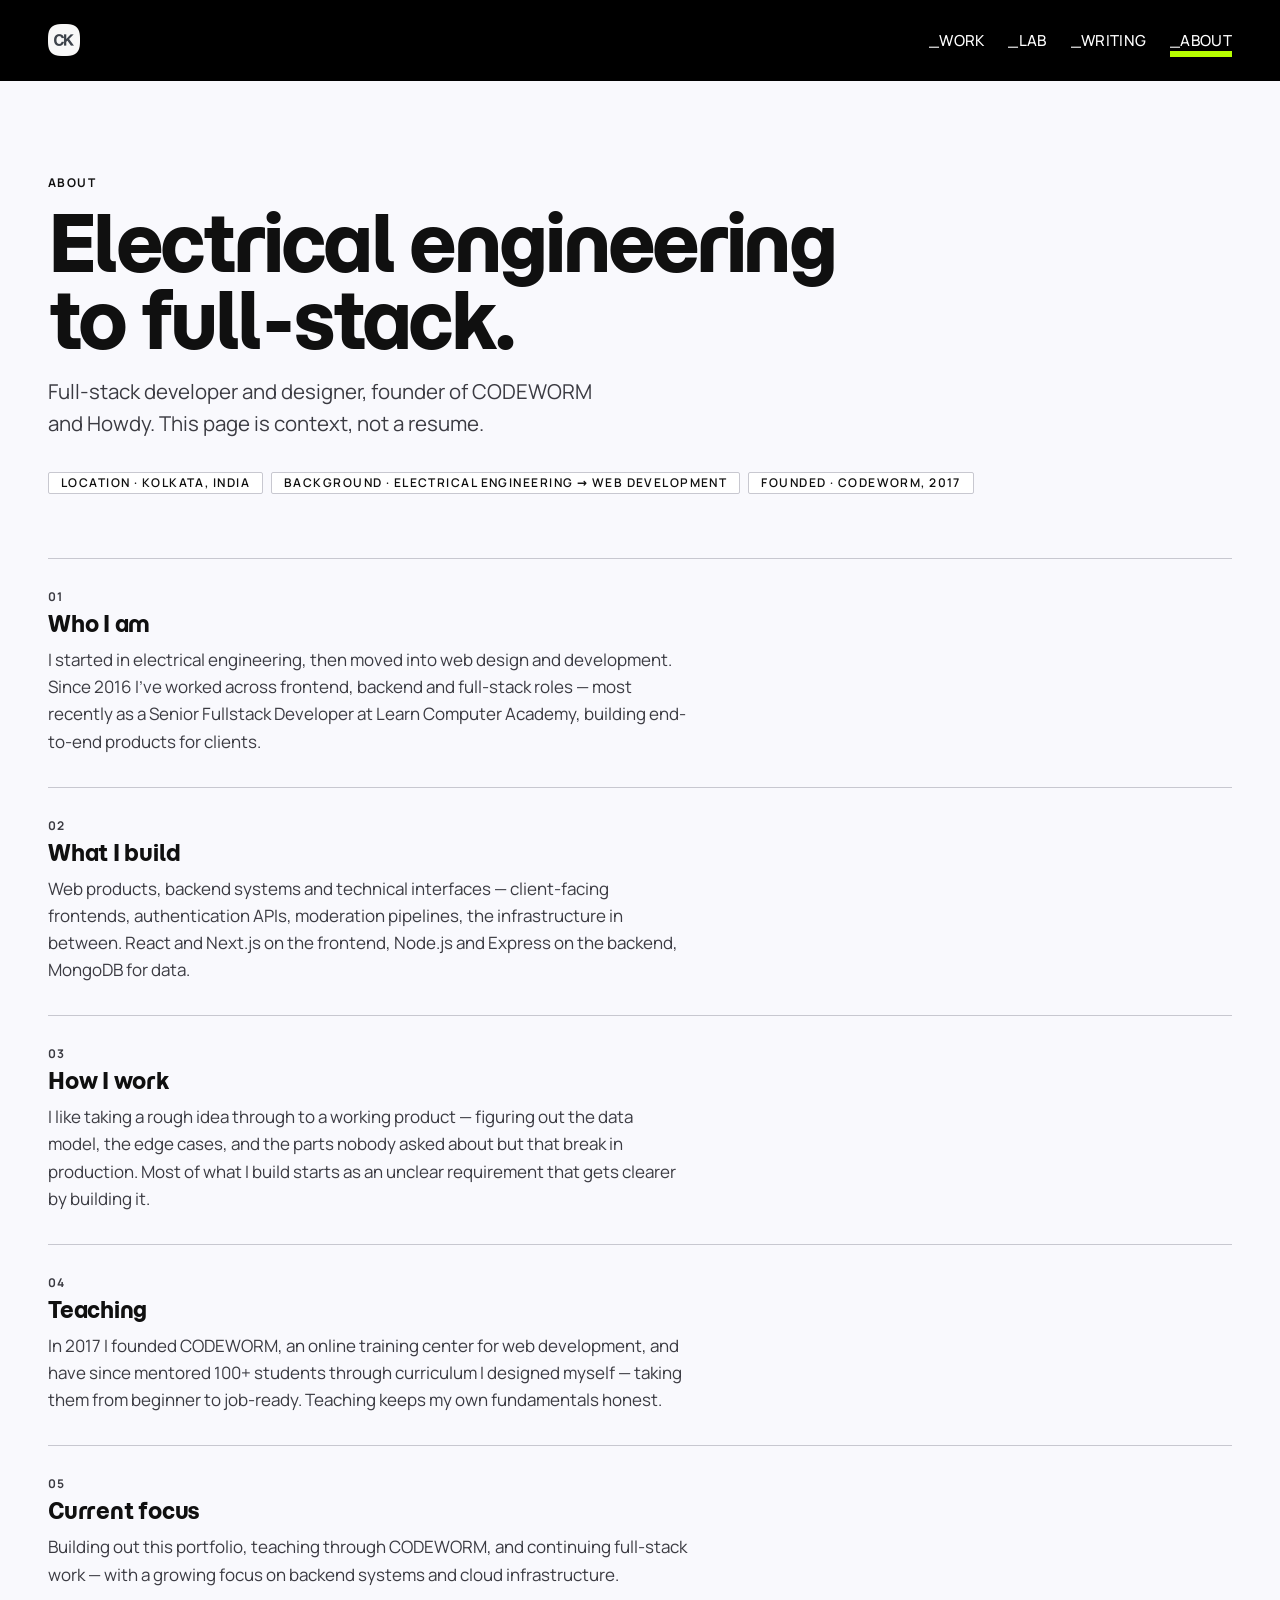
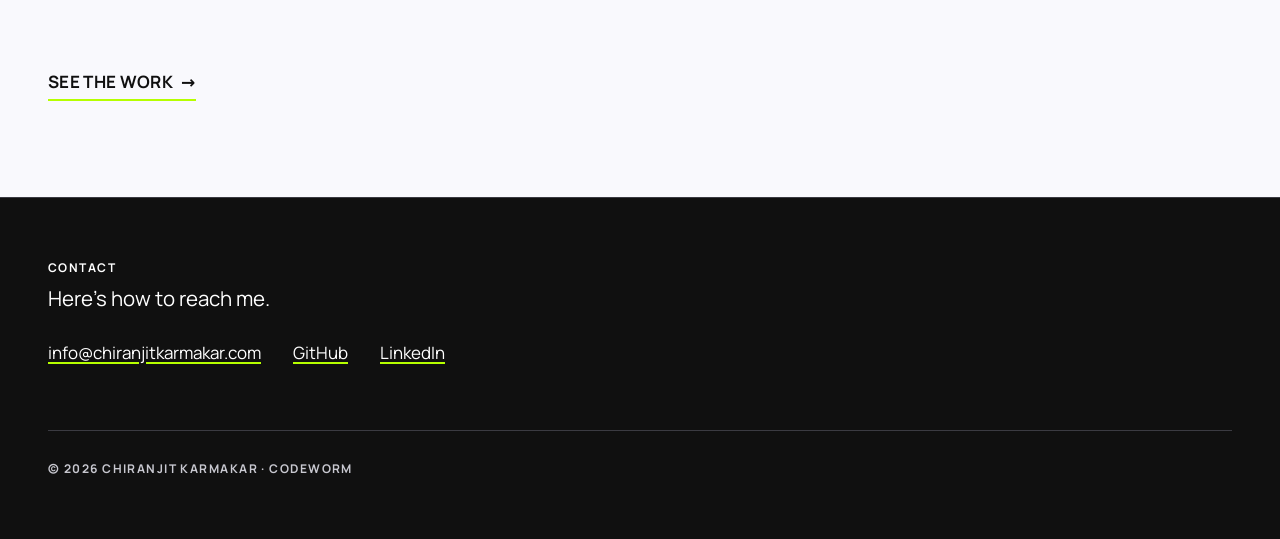
==== commit 5426f24a: "New title font, black case-study buttons, About update - Titles in Momo Trust Display; Manrope repla" ====
--- a/about/index.html
+++ b/about/index.html
@@ -2,7 +2,7 @@
       (function () {
         document.documentElement.classList.add('js');
       })();
-    </script><link rel="icon" type="image/png" href="/logo-48.png"><link rel="apple-touch-icon" href="/logo-180.png"><meta name="generator" content="Astro v7.3.3"><title>About — Chiranjit Karmakar</title><meta name="description" content="Chiranjit Karmakar — electrical engineering background, full-stack developer, founder of CODEWORM."><link rel="canonical" href="https://www.chiranjitkarmakar.com/about/"><!-- Open Graph --><meta property="og:type" content="website"><meta property="og:title" content="About — Chiranjit Karmakar"><meta property="og:description" content="Chiranjit Karmakar — electrical engineering background, full-stack developer, founder of CODEWORM."><meta property="og:url" content="https://www.chiranjitkarmakar.com/about/"><meta property="og:image" content="https://www.chiranjitkarmakar.com/logo.png"><meta property="og:site_name" content="Chiranjit Karmakar — CODEWORM"><!-- Twitter --><meta name="twitter:card" content="summary"><meta name="twitter:title" content="About — Chiranjit Karmakar"><meta name="twitter:description" content="Chiranjit Karmakar — electrical engineering background, full-stack developer, founder of CODEWORM."><meta name="twitter:image" content="https://www.chiranjitkarmakar.com/logo.png"><meta name="astro-view-transitions-enabled" content="true"><meta name="astro-view-transitions-fallback" content="animate"><script type="module" src="/_astro/ClientRouter.astro_astro_type_script_index_0_lang.CYDbzu1r.js"></script><link rel="stylesheet" href="/_astro/BaseLayout.Wt84N5hY.css"><link rel="stylesheet" href="/_astro/LinkArrow.CSwGTnBb.css"><style>.page-heading[data-astro-cid-zpzoxhr3]{margin-top:var(--space-16)}.page-intro[data-astro-cid-zpzoxhr3]{margin-top:var(--space-16);max-width:560px;color:var(--muted)}.page-facts[data-astro-cid-zpzoxhr3]{margin-top:var(--space-32)}.about-sections[data-astro-cid-zpzoxhr3]{margin-top:var(--space-64);flex-direction:column;display:flex}.about-section[data-astro-cid-zpzoxhr3]{padding-block:var(--space-32);border-top:var(--border-width) solid var(--border);gap:var(--space-8);flex-direction:column;display:flex}.about-section__body[data-astro-cid-zpzoxhr3]{max-width:640px;color:var(--muted)}.page-cta{margin-top:var(--space-48)}
+    </script><link rel="icon" type="image/png" href="/logo-48.png"><link rel="apple-touch-icon" href="/logo-180.png"><meta name="generator" content="Astro v7.3.3"><title>About — Chiranjit Karmakar</title><meta name="description" content="Chiranjit Karmakar — electrical engineering background, full-stack developer and designer, founder of CODEWORM and Howdy."><link rel="canonical" href="https://www.chiranjitkarmakar.com/about/"><!-- Open Graph --><meta property="og:type" content="website"><meta property="og:title" content="About — Chiranjit Karmakar"><meta property="og:description" content="Chiranjit Karmakar — electrical engineering background, full-stack developer and designer, founder of CODEWORM and Howdy."><meta property="og:url" content="https://www.chiranjitkarmakar.com/about/"><meta property="og:image" content="https://www.chiranjitkarmakar.com/logo.png"><meta property="og:site_name" content="Chiranjit Karmakar — CODEWORM"><!-- Twitter --><meta name="twitter:card" content="summary"><meta name="twitter:title" content="About — Chiranjit Karmakar"><meta name="twitter:description" content="Chiranjit Karmakar — electrical engineering background, full-stack developer and designer, founder of CODEWORM and Howdy."><meta name="twitter:image" content="https://www.chiranjitkarmakar.com/logo.png"><meta name="astro-view-transitions-enabled" content="true"><meta name="astro-view-transitions-fallback" content="animate"><script type="module" src="/_astro/ClientRouter.astro_astro_type_script_index_0_lang.CYDbzu1r.js"></script><link rel="stylesheet" href="/_astro/BaseLayout.rJfuTeXN.css"><link rel="stylesheet" href="/_astro/LinkArrow.CSwGTnBb.css"><style>.page-heading[data-astro-cid-zpzoxhr3]{margin-top:var(--space-16)}.page-intro[data-astro-cid-zpzoxhr3]{margin-top:var(--space-16);max-width:560px;color:var(--muted)}.page-facts[data-astro-cid-zpzoxhr3]{margin-top:var(--space-32)}.about-sections[data-astro-cid-zpzoxhr3]{margin-top:var(--space-64);flex-direction:column;display:flex}.about-section[data-astro-cid-zpzoxhr3]{padding-block:var(--space-32);border-top:var(--border-width) solid var(--border);gap:var(--space-8);flex-direction:column;display:flex}.about-section__body[data-astro-cid-zpzoxhr3]{max-width:640px;color:var(--muted)}.page-cta{margin-top:var(--space-48)}
 </style><style>[data-astro-transition-scope="astro-typyj2n2-1"] { view-transition-name: site-header; }@layer astro { ::view-transition-old(site-header) { 
 	animation-duration: 180ms;
 	animation-timing-function: cubic-bezier(0.76, 0, 0.24, 1);
@@ -40,4 +40,4 @@
 	animation-timing-function: cubic-bezier(0.76, 0, 0.24, 1);
 	animation-fill-mode: both;
 	animation-name: astroFadeIn; }</style></head><body><a class="skip-link" href="#main">Skip to content</a><header data-astro-transition-persist="site-header" data-astro-transition-scope="astro-typyj2n2-1" class="site-header" data-astro-cid-fzpbxy5g><div class="container site-header__inner" data-astro-cid-fzpbxy5g><a class="site-header__brand" href="/" aria-label="Chiranjit Karmakar — home" data-astro-cid-fzpbxy5g><img class="site-header__logo" src="/logo-64.png" alt="" width="32" height="32" data-astro-cid-fzpbxy5g></a><nav aria-label="Primary" data-astro-cid-fzpbxy5g><ul class="site-header__nav" data-astro-cid-fzpbxy5g><li data-astro-cid-fzpbxy5g><a class="text-nav site-header__link" href="/work" data-astro-cid-fzpbxy5g>Work</a></li><li data-astro-cid-fzpbxy5g><a class="text-nav site-header__link" href="/lab" data-astro-cid-fzpbxy5g>Lab</a></li><li data-astro-cid-fzpbxy5g><a class="text-nav site-header__link" href="/writing" data-astro-cid-fzpbxy5g>Writing</a></li><li data-astro-cid-fzpbxy5g><a class="text-nav site-header__link" href="/about" aria-current="page" data-astro-cid-fzpbxy5g>About</a></li></ul></nav></div></header><!-- Outside <header>: the header's view-transition name makes it its own
-     stacking context, which would trap this fixed bar beneath page content. --><nav class="tabbar" aria-label="Primary (mobile)" data-astro-cid-fzpbxy5g><div class="tabbar__glass" aria-hidden="true" data-astro-cid-fzpbxy5g></div><div class="tabbar__edge" aria-hidden="true" data-astro-cid-fzpbxy5g><span class="tabbar__edge-side tabbar__edge-side--left" data-astro-cid-fzpbxy5g></span><svg class="tabbar__edge-notch" viewBox="0 0 120 68" data-astro-cid-fzpbxy5g><path class="tabbar__edge-line" d="M0 0.5H10C22 0.5 26 6 30 14A36 36 0 0 0 90 14C94 6 98 0.5 110 0.5H120" data-astro-cid-fzpbxy5g></path><path class="tabbar__edge-shine" d="M0 1.5H10C21.5 1.5 25.2 7 29.2 14.6A36 36 0 0 0 90.8 14.6C94.8 7 98.5 1.5 110 1.5H120" data-astro-cid-fzpbxy5g></path></svg><span class="tabbar__edge-side tabbar__edge-side--right" data-astro-cid-fzpbxy5g></span></div><ul class="tabbar__list" data-astro-cid-fzpbxy5g><li data-astro-cid-fzpbxy5g><a class="tabbar__link" href="/" data-astro-cid-fzpbxy5g><svg class="tabbar__icon" viewBox="0 0 24 24" aria-hidden="true" data-astro-cid-fzpbxy5g><path d="M3 10.5 12 3l9 7.5"/><path d="M5 9v11a1 1 0 0 0 1 1h4v-6h4v6h4a1 1 0 0 0 1-1V9"/></svg><span data-astro-cid-fzpbxy5g>Home</span></a></li><li data-astro-cid-fzpbxy5g><a class="tabbar__link" href="/lab" data-astro-cid-fzpbxy5g><svg class="tabbar__icon" viewBox="0 0 24 24" aria-hidden="true" data-astro-cid-fzpbxy5g><path d="M9 3h6"/><path d="M10 3v6.5L4.6 18.2A1.8 1.8 0 0 0 6.1 21h11.8a1.8 1.8 0 0 0 1.5-2.8L14 9.5V3"/><path d="M7.2 15h9.6"/></svg><span data-astro-cid-fzpbxy5g>Lab</span></a></li><li class="tabbar__center" data-astro-cid-fzpbxy5g><a class="tabbar__link tabbar__primary" href="/work" data-astro-cid-fzpbxy5g><svg class="tabbar__icon" viewBox="0 0 24 24" aria-hidden="true" data-astro-cid-fzpbxy5g><rect x="3" y="7" width="18" height="13" rx="2"/><path d="M8 7V5a2 2 0 0 1 2-2h4a2 2 0 0 1 2 2v2"/><path d="M3 13h18"/></svg><span data-astro-cid-fzpbxy5g>Work</span></a></li><li data-astro-cid-fzpbxy5g><a class="tabbar__link" href="/writing" data-astro-cid-fzpbxy5g><svg class="tabbar__icon" viewBox="0 0 24 24" aria-hidden="true" data-astro-cid-fzpbxy5g><path d="M12 20h9"/><path d="M16.4 3.6a2.1 2.1 0 1 1 3 3L7 19l-4 1 1-4Z"/></svg><span data-astro-cid-fzpbxy5g>Writing</span></a></li><li data-astro-cid-fzpbxy5g><a class="tabbar__link" href="/about" aria-current="page" data-astro-cid-fzpbxy5g><svg class="tabbar__icon" viewBox="0 0 24 24" aria-hidden="true" data-astro-cid-fzpbxy5g><circle cx="12" cy="8" r="4"/><path d="M4 21a8 8 0 0 1 16 0"/></svg><span data-astro-cid-fzpbxy5g>About</span></a></li></ul></nav><script type="module">function e(){let e=window.location.pathname;document.querySelectorAll(`.site-header__link, .tabbar__link`).forEach(t=>{let n=t.getAttribute(`href`);(n===`/`?e===`/`:n&&e.startsWith(n))?t.setAttribute(`aria-current`,`page`):t.removeAttribute(`aria-current`)})}e(),document.addEventListener(`astro:after-swap`,e);</script><main class="container section" id="main" data-astro-cid-zpzoxhr3><p class="text-label" data-astro-cid-zpzoxhr3>About</p><h1 class="text-h1 page-heading" data-astro-cid-zpzoxhr3>Electrical engineering to full-stack.</h1><p class="text-body-lg page-intro" data-astro-cid-zpzoxhr3>Full-stack developer and designer, founder of CODEWORM. This page is context, not a resume.</p><ul class="tag-list page-facts" data-astro-cid-zpzoxhr3><li class="tag" data-astro-cid-zpzoxhr3>Location · Kolkata, India</li><li class="tag" data-astro-cid-zpzoxhr3>Background · Electrical engineering → web development</li><li class="tag" data-astro-cid-zpzoxhr3>Founded · CODEWORM, 2017</li></ul><ol class="about-sections" data-astro-cid-zpzoxhr3><li class="about-section" data-reveal data-astro-cid-zpzoxhr3><p class="text-meta" data-astro-cid-zpzoxhr3>01</p><h2 class="text-h3" data-astro-cid-zpzoxhr3>Who I am</h2><p class="text-body about-section__body" data-astro-cid-zpzoxhr3>I started in electrical engineering, then moved into web design and development. Since 2016 I&#39;ve worked across frontend, backend and full-stack roles — most recently as a Senior Fullstack Developer at Learn Computer Academy, building end-to-end products for clients.</p></li><li class="about-section" data-reveal data-astro-cid-zpzoxhr3><p class="text-meta" data-astro-cid-zpzoxhr3>02</p><h2 class="text-h3" data-astro-cid-zpzoxhr3>What I build</h2><p class="text-body about-section__body" data-astro-cid-zpzoxhr3>Web products, backend systems and technical interfaces — client-facing frontends, authentication APIs, moderation pipelines, the infrastructure in between. React and Next.js on the frontend, Node.js and Express on the backend, MongoDB for data.</p></li><li class="about-section" data-reveal data-astro-cid-zpzoxhr3><p class="text-meta" data-astro-cid-zpzoxhr3>03</p><h2 class="text-h3" data-astro-cid-zpzoxhr3>How I work</h2><p class="text-body about-section__body" data-astro-cid-zpzoxhr3>I like taking a rough idea through to a working product — figuring out the data model, the edge cases, and the parts nobody asked about but that break in production. Most of what I build starts as an unclear requirement that gets clearer by building it.</p></li><li class="about-section" data-reveal data-astro-cid-zpzoxhr3><p class="text-meta" data-astro-cid-zpzoxhr3>04</p><h2 class="text-h3" data-astro-cid-zpzoxhr3>Teaching</h2><p class="text-body about-section__body" data-astro-cid-zpzoxhr3>In 2017 I founded CODEWORM, an online training center for web development, and have since mentored 100+ students through curriculum I designed myself — taking them from beginner to job-ready. Teaching keeps my own fundamentals honest.</p></li><li class="about-section" data-reveal data-astro-cid-zpzoxhr3><p class="text-meta" data-astro-cid-zpzoxhr3>05</p><h2 class="text-h3" data-astro-cid-zpzoxhr3>Current focus</h2><p class="text-body about-section__body" data-astro-cid-zpzoxhr3>Building out this portfolio, teaching through CODEWORM, and continuing full-stack work — with a growing focus on backend systems and cloud infrastructure.</p></li></ol><a class="link-arrow page-cta" href="/work"><span>See the work</span><span class="link-arrow__arrow" aria-hidden="true">→</span></a></main><footer class="site-footer section-inverse" data-astro-cid-nns7i3if><div class="container site-footer__inner" data-astro-cid-nns7i3if><div data-astro-cid-nns7i3if><p class="text-label" data-astro-cid-nns7i3if>Contact</p><p class="text-body-lg site-footer__lead" data-astro-cid-nns7i3if>Here's how to reach me.</p><ul class="site-footer__links" data-astro-cid-nns7i3if><li data-astro-cid-nns7i3if><a class="link-underline" href="mailto:info@chiranjitkarmakar.com" data-astro-cid-nns7i3if>info@chiranjitkarmakar.com</a></li><li data-astro-cid-nns7i3if><a class="link-underline" href="https://github.com/chiranjit2020" target="_blank" rel="noopener noreferrer" data-astro-cid-nns7i3if>GitHub</a></li><li data-astro-cid-nns7i3if><a class="link-underline" href="https://www.linkedin.com/in/chiranjit-karmakar-6b8639203" target="_blank" rel="noopener noreferrer" data-astro-cid-nns7i3if>LinkedIn</a></li></ul></div><div class="site-footer__bottom" data-astro-cid-nns7i3if><p class="text-meta site-footer__meta" data-astro-cid-nns7i3if>© 2026 Chiranjit Karmakar · CODEWORM</p></div></div></footer><script type="module">function e(){let e=document.querySelectorAll(`[data-reveal]:not(.is-visible)`);if(e.length===0)return;let t=()=>e.forEach(e=>e.classList.add(`is-visible`)),n=window.matchMedia(`(prefers-reduced-motion: reduce)`).matches;if(!(`IntersectionObserver`in window)||n){t();return}let r=new IntersectionObserver(e=>{for(let t of e)t.isIntersecting&&(t.target.classList.add(`is-visible`),r.unobserve(t.target))},{threshold:.15,rootMargin:`0px 0px -40px 0px`});e.forEach(e=>r.observe(e)),setTimeout(()=>{r.disconnect(),t()},1e3)}document.addEventListener(`astro:page-load`,e);</script></body></html>+     stacking context, which would trap this fixed bar beneath page content. --><nav class="tabbar" aria-label="Primary (mobile)" data-astro-cid-fzpbxy5g><div class="tabbar__glass" aria-hidden="true" data-astro-cid-fzpbxy5g></div><div class="tabbar__edge" aria-hidden="true" data-astro-cid-fzpbxy5g><span class="tabbar__edge-side tabbar__edge-side--left" data-astro-cid-fzpbxy5g></span><svg class="tabbar__edge-notch" viewBox="0 0 120 68" data-astro-cid-fzpbxy5g><path class="tabbar__edge-line" d="M0 0.5H10C22 0.5 26 6 30 14A36 36 0 0 0 90 14C94 6 98 0.5 110 0.5H120" data-astro-cid-fzpbxy5g></path><path class="tabbar__edge-shine" d="M0 1.5H10C21.5 1.5 25.2 7 29.2 14.6A36 36 0 0 0 90.8 14.6C94.8 7 98.5 1.5 110 1.5H120" data-astro-cid-fzpbxy5g></path></svg><span class="tabbar__edge-side tabbar__edge-side--right" data-astro-cid-fzpbxy5g></span></div><ul class="tabbar__list" data-astro-cid-fzpbxy5g><li data-astro-cid-fzpbxy5g><a class="tabbar__link" href="/" data-astro-cid-fzpbxy5g><svg class="tabbar__icon" viewBox="0 0 24 24" aria-hidden="true" data-astro-cid-fzpbxy5g><path d="M3 10.5 12 3l9 7.5"/><path d="M5 9v11a1 1 0 0 0 1 1h4v-6h4v6h4a1 1 0 0 0 1-1V9"/></svg><span data-astro-cid-fzpbxy5g>Home</span></a></li><li data-astro-cid-fzpbxy5g><a class="tabbar__link" href="/lab" data-astro-cid-fzpbxy5g><svg class="tabbar__icon" viewBox="0 0 24 24" aria-hidden="true" data-astro-cid-fzpbxy5g><path d="M9 3h6"/><path d="M10 3v6.5L4.6 18.2A1.8 1.8 0 0 0 6.1 21h11.8a1.8 1.8 0 0 0 1.5-2.8L14 9.5V3"/><path d="M7.2 15h9.6"/></svg><span data-astro-cid-fzpbxy5g>Lab</span></a></li><li class="tabbar__center" data-astro-cid-fzpbxy5g><a class="tabbar__link tabbar__primary" href="/work" data-astro-cid-fzpbxy5g><svg class="tabbar__icon" viewBox="0 0 24 24" aria-hidden="true" data-astro-cid-fzpbxy5g><rect x="3" y="7" width="18" height="13" rx="2"/><path d="M8 7V5a2 2 0 0 1 2-2h4a2 2 0 0 1 2 2v2"/><path d="M3 13h18"/></svg><span data-astro-cid-fzpbxy5g>Work</span></a></li><li data-astro-cid-fzpbxy5g><a class="tabbar__link" href="/writing" data-astro-cid-fzpbxy5g><svg class="tabbar__icon" viewBox="0 0 24 24" aria-hidden="true" data-astro-cid-fzpbxy5g><path d="M12 20h9"/><path d="M16.4 3.6a2.1 2.1 0 1 1 3 3L7 19l-4 1 1-4Z"/></svg><span data-astro-cid-fzpbxy5g>Writing</span></a></li><li data-astro-cid-fzpbxy5g><a class="tabbar__link" href="/about" aria-current="page" data-astro-cid-fzpbxy5g><svg class="tabbar__icon" viewBox="0 0 24 24" aria-hidden="true" data-astro-cid-fzpbxy5g><circle cx="12" cy="8" r="4"/><path d="M4 21a8 8 0 0 1 16 0"/></svg><span data-astro-cid-fzpbxy5g>About</span></a></li></ul></nav><script type="module">function e(){let e=window.location.pathname;document.querySelectorAll(`.site-header__link, .tabbar__link`).forEach(t=>{let n=t.getAttribute(`href`);(n===`/`?e===`/`:n&&e.startsWith(n))?t.setAttribute(`aria-current`,`page`):t.removeAttribute(`aria-current`)})}e(),document.addEventListener(`astro:after-swap`,e);</script><main class="container section" id="main" data-astro-cid-zpzoxhr3><p class="text-label" data-astro-cid-zpzoxhr3>About</p><h1 class="text-h1 page-heading" data-astro-cid-zpzoxhr3>Electrical engineering to full-stack.</h1><p class="text-body-lg page-intro" data-astro-cid-zpzoxhr3>Full-stack developer and designer, founder of CODEWORM and Howdy. This page is context, not a resume.</p><ul class="tag-list page-facts" data-astro-cid-zpzoxhr3><li class="tag" data-astro-cid-zpzoxhr3>Location · Kolkata, India</li><li class="tag" data-astro-cid-zpzoxhr3>Background · Electrical engineering → web development</li><li class="tag" data-astro-cid-zpzoxhr3>Founded · CODEWORM, 2017</li></ul><ol class="about-sections" data-astro-cid-zpzoxhr3><li class="about-section" data-reveal data-astro-cid-zpzoxhr3><p class="text-meta" data-astro-cid-zpzoxhr3>01</p><h2 class="text-h3" data-astro-cid-zpzoxhr3>Who I am</h2><p class="text-body about-section__body" data-astro-cid-zpzoxhr3>I started in electrical engineering, then moved into web design and development. Since 2016 I&#39;ve worked across frontend, backend and full-stack roles — most recently as a Senior Fullstack Developer at Learn Computer Academy, building end-to-end products for clients.</p></li><li class="about-section" data-reveal data-astro-cid-zpzoxhr3><p class="text-meta" data-astro-cid-zpzoxhr3>02</p><h2 class="text-h3" data-astro-cid-zpzoxhr3>What I build</h2><p class="text-body about-section__body" data-astro-cid-zpzoxhr3>Web products, backend systems and technical interfaces — client-facing frontends, authentication APIs, moderation pipelines, the infrastructure in between. React and Next.js on the frontend, Node.js and Express on the backend, MongoDB for data.</p></li><li class="about-section" data-reveal data-astro-cid-zpzoxhr3><p class="text-meta" data-astro-cid-zpzoxhr3>03</p><h2 class="text-h3" data-astro-cid-zpzoxhr3>How I work</h2><p class="text-body about-section__body" data-astro-cid-zpzoxhr3>I like taking a rough idea through to a working product — figuring out the data model, the edge cases, and the parts nobody asked about but that break in production. Most of what I build starts as an unclear requirement that gets clearer by building it.</p></li><li class="about-section" data-reveal data-astro-cid-zpzoxhr3><p class="text-meta" data-astro-cid-zpzoxhr3>04</p><h2 class="text-h3" data-astro-cid-zpzoxhr3>Teaching</h2><p class="text-body about-section__body" data-astro-cid-zpzoxhr3>In 2017 I founded CODEWORM, an online training center for web development, and have since mentored 100+ students through curriculum I designed myself — taking them from beginner to job-ready. Teaching keeps my own fundamentals honest.</p></li><li class="about-section" data-reveal data-astro-cid-zpzoxhr3><p class="text-meta" data-astro-cid-zpzoxhr3>05</p><h2 class="text-h3" data-astro-cid-zpzoxhr3>Current focus</h2><p class="text-body about-section__body" data-astro-cid-zpzoxhr3>Building out this portfolio, teaching through CODEWORM, and continuing full-stack work — with a growing focus on backend systems and cloud infrastructure.</p></li></ol><a class="link-arrow page-cta" href="/work"><span>See the work</span><span class="link-arrow__arrow" aria-hidden="true">→</span></a></main><footer class="site-footer section-inverse" data-astro-cid-nns7i3if><div class="container site-footer__inner" data-astro-cid-nns7i3if><div data-astro-cid-nns7i3if><p class="text-label" data-astro-cid-nns7i3if>Contact</p><p class="text-body-lg site-footer__lead" data-astro-cid-nns7i3if>Here's how to reach me.</p><ul class="site-footer__links" data-astro-cid-nns7i3if><li data-astro-cid-nns7i3if><a class="link-underline" href="mailto:info@chiranjitkarmakar.com" data-astro-cid-nns7i3if>info@chiranjitkarmakar.com</a></li><li data-astro-cid-nns7i3if><a class="link-underline" href="https://github.com/chiranjit2020" target="_blank" rel="noopener noreferrer" data-astro-cid-nns7i3if>GitHub</a></li><li data-astro-cid-nns7i3if><a class="link-underline" href="https://www.linkedin.com/in/chiranjit-karmakar-6b8639203" target="_blank" rel="noopener noreferrer" data-astro-cid-nns7i3if>LinkedIn</a></li></ul></div><div class="site-footer__bottom" data-astro-cid-nns7i3if><p class="text-meta site-footer__meta" data-astro-cid-nns7i3if>© 2026 Chiranjit Karmakar · CODEWORM</p></div></div></footer><script type="module">function e(){let e=document.querySelectorAll(`[data-reveal]:not(.is-visible)`);if(e.length===0)return;let t=()=>e.forEach(e=>e.classList.add(`is-visible`)),n=window.matchMedia(`(prefers-reduced-motion: reduce)`).matches;if(!(`IntersectionObserver`in window)||n){t();return}let r=new IntersectionObserver(e=>{for(let t of e)t.isIntersecting&&(t.target.classList.add(`is-visible`),r.unobserve(t.target))},{threshold:.15,rootMargin:`0px 0px -40px 0px`});e.forEach(e=>r.observe(e)),setTimeout(()=>{r.disconnect(),t()},1e3)}document.addEventListener(`astro:page-load`,e);</script></body></html>
--- a/_astro/BaseLayout.rJfuTeXN.css
+++ b/_astro/BaseLayout.rJfuTeXN.css
@@ -0,0 +1 @@
+@font-face{font-family:Manrope;font-style:normal;font-display:swap;font-weight:400;src:url([data-uri])format("woff2"),url([data-uri])format("woff");unicode-range:U+460-52F,U+1C80-1C8A,U+20B4,U+2DE0-2DFF,U+A640-A69F,U+FE2E-FE2F}@font-face{font-family:Manrope;font-style:normal;font-display:swap;font-weight:400;src:url(/_astro/manrope-cyrillic-400-normal.BMzJvInZ.woff2)format("woff2"),url(/_astro/manrope-cyrillic-400-normal.Dvx59UGC.woff)format("woff");unicode-range:U+301,U+400-45F,U+490-491,U+4B0-4B1,U+2116}@font-face{font-family:Manrope;font-style:normal;font-display:swap;font-weight:400;src:url(/_astro/manrope-greek-400-normal.CM4qok81.woff2)format("woff2"),url(/_astro/manrope-greek-400-normal.DuX9RsAR.woff)format("woff");unicode-range:U+370-377,U+37A-37F,U+384-38A,U+38C,U+38E-3A1,U+3A3-3FF}@font-face{font-family:Manrope;font-style:normal;font-display:swap;font-weight:400;src:url(/_astro/manrope-vietnamese-400-normal.DHb3EETF.woff2)format("woff2"),url(/_astro/manrope-vietnamese-400-normal.D7E_mLGF.woff)format("woff");unicode-range:U+102-103,U+110-111,U+128-129,U+168-169,U+1A0-1A1,U+1AF-1B0,U+300-301,U+303-304,U+308-309,U+323,U+329,U+1EA0-1EF9,U+20AB}@font-face{font-family:Manrope;font-style:normal;font-display:swap;font-weight:400;src:url(/_astro/manrope-latin-ext-400-normal.CMDvPJRp.woff2)format("woff2"),url(/_astro/manrope-latin-ext-400-normal.C-X6QNXX.woff)format("woff");unicode-range:U+100-2BA,U+2BD-2C5,U+2C7-2CC,U+2CE-2D7,U+2DD-2FF,U+304,U+308,U+329,U+1D00-1DBF,U+1E00-1E9F,U+1EF2-1EFF,U+2020,U+20A0-20AB,U+20AD-20C0,U+2113,U+2C60-2C7F,U+A720-A7FF}@font-face{font-family:Manrope;font-style:normal;font-display:swap;font-weight:400;src:url(/_astro/manrope-latin-400-normal.PaqtzbVb.woff2)format("woff2"),url(/_astro/manrope-latin-400-normal.8tf8FM3T.woff)format("woff");unicode-range:U+??,U+131,U+152-153,U+2BB-2BC,U+2C6,U+2DA,U+2DC,U+304,U+308,U+329,U+2000-206F,U+20AC,U+2122,U+2191,U+2193,U+2212,U+2215,U+FEFF,U+FFFD}@font-face{font-family:Manrope;font-style:normal;font-display:swap;font-weight:500;src:url([data-uri])format("woff2"),url([data-uri])format("woff");unicode-range:U+460-52F,U+1C80-1C8A,U+20B4,U+2DE0-2DFF,U+A640-A69F,U+FE2E-FE2F}@font-face{font-family:Manrope;font-style:normal;font-display:swap;font-weight:500;src:url(/_astro/manrope-cyrillic-500-normal.B1OEZity.woff2)format("woff2"),url(/_astro/manrope-cyrillic-500-normal.CNwnNrRC.woff)format("woff");unicode-range:U+301,U+400-45F,U+490-491,U+4B0-4B1,U+2116}@font-face{font-family:Manrope;font-style:normal;font-display:swap;font-weight:500;src:url(/_astro/manrope-greek-500-normal.GeMIHyWm.woff2)format("woff2"),url(/_astro/manrope-greek-500-normal.DyxYGEtJ.woff)format("woff");unicode-range:U+370-377,U+37A-37F,U+384-38A,U+38C,U+38E-3A1,U+3A3-3FF}@font-face{font-family:Manrope;font-style:normal;font-display:swap;font-weight:500;src:url(/_astro/manrope-vietnamese-500-normal.DCXiE_xi.woff2)format("woff2"),url(/_astro/manrope-vietnamese-500-normal.DaZ8i3XM.woff)format("woff");unicode-range:U+102-103,U+110-111,U+128-129,U+168-169,U+1A0-1A1,U+1AF-1B0,U+300-301,U+303-304,U+308-309,U+323,U+329,U+1EA0-1EF9,U+20AB}@font-face{font-family:Manrope;font-style:normal;font-display:swap;font-weight:500;src:url(/_astro/manrope-latin-ext-500-normal.dm74KBQw.woff2)format("woff2"),url(/_astro/manrope-latin-ext-500-normal.EtoS1VaI.woff)format("woff");unicode-range:U+100-2BA,U+2BD-2C5,U+2C7-2CC,U+2CE-2D7,U+2DD-2FF,U+304,U+308,U+329,U+1D00-1DBF,U+1E00-1E9F,U+1EF2-1EFF,U+2020,U+20A0-20AB,U+20AD-20C0,U+2113,U+2C60-2C7F,U+A720-A7FF}@font-face{font-family:Manrope;font-style:normal;font-display:swap;font-weight:500;src:url(/_astro/manrope-latin-500-normal.BYYD-dBL.woff2)format("woff2"),url(/_astro/manrope-latin-500-normal.DMZssgOp.woff)format("woff");unicode-range:U+??,U+131,U+152-153,U+2BB-2BC,U+2C6,U+2DA,U+2DC,U+304,U+308,U+329,U+2000-206F,U+20AC,U+2122,U+2191,U+2193,U+2212,U+2215,U+FEFF,U+FFFD}@font-face{font-family:Manrope;font-style:normal;font-display:swap;font-weight:600;src:url([data-uri])format("woff2"),url([data-uri])format("woff");unicode-range:U+460-52F,U+1C80-1C8A,U+20B4,U+2DE0-2DFF,U+A640-A69F,U+FE2E-FE2F}@font-face{font-family:Manrope;font-style:normal;font-display:swap;font-weight:600;src:url(/_astro/manrope-cyrillic-600-normal.DvRl3Mj-.woff2)format("woff2"),url(/_astro/manrope-cyrillic-600-normal.It4mZcQk.woff)format("woff");unicode-range:U+301,U+400-45F,U+490-491,U+4B0-4B1,U+2116}@font-face{font-family:Manrope;font-style:normal;font-display:swap;font-weight:600;src:url(/_astro/manrope-greek-600-normal.BoRV6lzK.woff2)format("woff2"),url(/_astro/manrope-greek-600-normal.CF2i9ZRY.woff)format("woff");unicode-range:U+370-377,U+37A-37F,U+384-38A,U+38C,U+38E-3A1,U+3A3-3FF}@font-face{font-family:Manrope;font-style:normal;font-display:swap;font-weight:600;src:url(/_astro/manrope-vietnamese-600-normal.C1J5PCl_.woff2)format("woff2"),url(/_astro/manrope-vietnamese-600-normal.lA7a_7Ok.woff)format("woff");unicode-range:U+102-103,U+110-111,U+128-129,U+168-169,U+1A0-1A1,U+1AF-1B0,U+300-301,U+303-304,U+308-309,U+323,U+329,U+1EA0-1EF9,U+20AB}@font-face{font-family:Manrope;font-style:normal;font-display:swap;font-weight:600;src:url(/_astro/manrope-latin-ext-600-normal._gBojHdJ.woff2)format("woff2"),url(/_astro/manrope-latin-ext-600-normal.u5Pl7hTU.woff)format("woff");unicode-range:U+100-2BA,U+2BD-2C5,U+2C7-2CC,U+2CE-2D7,U+2DD-2FF,U+304,U+308,U+329,U+1D00-1DBF,U+1E00-1E9F,U+1EF2-1EFF,U+2020,U+20A0-20AB,U+20AD-20C0,U+2113,U+2C60-2C7F,U+A720-A7FF}@font-face{font-family:Manrope;font-style:normal;font-display:swap;font-weight:600;src:url(/_astro/manrope-latin-600-normal.4f0koTD-.woff2)format("woff2"),url(/_astro/manrope-latin-600-normal.BqgrALkZ.woff)format("woff");unicode-range:U+??,U+131,U+152-153,U+2BB-2BC,U+2C6,U+2DA,U+2DC,U+304,U+308,U+329,U+2000-206F,U+20AC,U+2122,U+2191,U+2193,U+2212,U+2215,U+FEFF,U+FFFD}@font-face{font-family:Manrope;font-style:normal;font-display:swap;font-weight:700;src:url([data-uri])format("woff2"),url([data-uri])format("woff");unicode-range:U+460-52F,U+1C80-1C8A,U+20B4,U+2DE0-2DFF,U+A640-A69F,U+FE2E-FE2F}@font-face{font-family:Manrope;font-style:normal;font-display:swap;font-weight:700;src:url(/_astro/manrope-cyrillic-700-normal.Dw_fZAg2.woff2)format("woff2"),url(/_astro/manrope-cyrillic-700-normal.7JNVKxyl.woff)format("woff");unicode-range:U+301,U+400-45F,U+490-491,U+4B0-4B1,U+2116}@font-face{font-family:Manrope;font-style:normal;font-display:swap;font-weight:700;src:url(/_astro/manrope-greek-700-normal.CHUG9PD8.woff2)format("woff2"),url(/_astro/manrope-greek-700-normal.DyfsrCpP.woff)format("woff");unicode-range:U+370-377,U+37A-37F,U+384-38A,U+38C,U+38E-3A1,U+3A3-3FF}@font-face{font-family:Manrope;font-style:normal;font-display:swap;font-weight:700;src:url(/_astro/manrope-vietnamese-700-normal.CUqMx5-1.woff2)format("woff2"),url(/_astro/manrope-vietnamese-700-normal.pt65Fn2Z.woff)format("woff");unicode-range:U+102-103,U+110-111,U+128-129,U+168-169,U+1A0-1A1,U+1AF-1B0,U+300-301,U+303-304,U+308-309,U+323,U+329,U+1EA0-1EF9,U+20AB}@font-face{font-family:Manrope;font-style:normal;font-display:swap;font-weight:700;src:url(/_astro/manrope-latin-ext-700-normal.DYOwVNan.woff2)format("woff2"),url(/_astro/manrope-latin-ext-700-normal.eVCcYqtJ.woff)format("woff");unicode-range:U+100-2BA,U+2BD-2C5,U+2C7-2CC,U+2CE-2D7,U+2DD-2FF,U+304,U+308,U+329,U+1D00-1DBF,U+1E00-1E9F,U+1EF2-1EFF,U+2020,U+20A0-20AB,U+20AD-20C0,U+2113,U+2C60-2C7F,U+A720-A7FF}@font-face{font-family:Manrope;font-style:normal;font-display:swap;font-weight:700;src:url(/_astro/manrope-latin-700-normal.BZp_XxE4.woff2)format("woff2"),url(/_astro/manrope-latin-700-normal.DGRFkw-m.woff)format("woff");unicode-range:U+??,U+131,U+152-153,U+2BB-2BC,U+2C6,U+2DA,U+2DC,U+304,U+308,U+329,U+2000-206F,U+20AC,U+2122,U+2191,U+2193,U+2212,U+2215,U+FEFF,U+FFFD}@font-face{font-family:Momo Trust Display;font-style:normal;font-display:swap;font-weight:400;src:url(/_astro/momo-trust-display-vietnamese-400-normal.Ckp2GjmW.woff2)format("woff2"),url(/_astro/momo-trust-display-vietnamese-400-normal.CftqFisF.woff)format("woff");unicode-range:U+102-103,U+110-111,U+128-129,U+168-169,U+1A0-1A1,U+1AF-1B0,U+300-301,U+303-304,U+308-309,U+323,U+329,U+1EA0-1EF9,U+20AB}@font-face{font-family:Momo Trust Display;font-style:normal;font-display:swap;font-weight:400;src:url(/_astro/momo-trust-display-latin-ext-400-normal.BMO4goVx.woff2)format("woff2"),url(/_astro/momo-trust-display-latin-ext-400-normal.CqDSAbBN.woff)format("woff");unicode-range:U+100-2BA,U+2BD-2C5,U+2C7-2CC,U+2CE-2D7,U+2DD-2FF,U+304,U+308,U+329,U+1D00-1DBF,U+1E00-1E9F,U+1EF2-1EFF,U+2020,U+20A0-20AB,U+20AD-20C0,U+2113,U+2C60-2C7F,U+A720-A7FF}@font-face{font-family:Momo Trust Display;font-style:normal;font-display:swap;font-weight:400;src:url(/_astro/momo-trust-display-latin-400-normal.y6xVpsUw.woff2)format("woff2"),url(/_astro/momo-trust-display-latin-400-normal.CiZrxJFv.woff)format("woff");unicode-range:U+??,U+131,U+152-153,U+2BB-2BC,U+2C6,U+2DA,U+2DC,U+304,U+308,U+329,U+2000-206F,U+20AC,U+2122,U+2191,U+2193,U+2212,U+2215,U+FEFF,U+FFFD}:root{--raw-ink:#101010;--raw-black:#000;--raw-paper:#f9f9fd;--raw-white:#fff;--raw-lime:#b6ff00;--raw-gray-100:#ededf1;--raw-gray-300:#c8c8d0;--raw-gray-500:#6f6f7a;--raw-gray-700:#3b3b42;--raw-dark-surface:#171717;--background:var(--raw-paper);--foreground:var(--raw-ink);--surface-raised:var(--raw-white);--muted:var(--raw-gray-700);--subtle:var(--raw-gray-100);--border:var(--raw-gray-300);--grid-line:#10101012;--btn-shadow:var(--raw-black);--focus-ring:var(--raw-black);color-scheme:light;--surface:var(--background);--surface-inverse:var(--foreground);--foreground-inverse:var(--background);--border-strong:var(--foreground);--accent:var(--raw-lime);--on-accent:var(--raw-black);--surface-hover:color-mix(in srgb, var(--background) 90%, var(--foreground) 10%);--surface-active:color-mix(in srgb, var(--background) 80%, var(--foreground) 20%);--surface-inverse-hover:color-mix(in srgb, var(--surface-inverse) 90%, var(--surface) 10%);--surface-inverse-active:color-mix(in srgb, var(--surface-inverse) 80%, var(--surface) 20%);--font-family-base:"Manrope", system-ui, -apple-system, "Segoe UI", sans-serif;--font-family-title:"Momo Trust Display", "Helvetica Neue", Arial, sans-serif;--font-family-display:"Manrope", system-ui, -apple-system, "Segoe UI", sans-serif;--font-family-mono:ui-monospace, "SFMono-Regular", Menlo, Consolas, monospace;--fw-regular:400;--fw-medium:500;--fw-semibold:600;--fw-bold:700;--fs-display:clamp(2.75rem, 1.5rem + 5.9vw, 6.5rem);--fs-h1:clamp(2.5rem, 1.6rem + 4vw, 5rem);--fs-h2:clamp(1.875rem, 1.3rem + 2.3vw, 3.25rem);--fs-h3:clamp(1.125rem, 1rem + .5vw, 1.5rem);--fs-body-lg:clamp(1.0625rem, 1rem + .35vw, 1.3125rem);--fs-body:clamp(1rem, .96rem + .16vw, 1.0625rem);--fs-body-sm:.875rem;--fs-caption:.8125rem;--fs-label:.75rem;--fs-nav:.95rem;--fs-meta:.75rem;--lh-tight:.98;--lh-heading:1.04;--lh-body:1.6;--lh-flat:1;--ls-display:-.035em;--ls-heading:-.025em;--ls-label:.12em;--ls-meta:.12em;--ls-nav:.02em;--space-4:4px;--space-8:8px;--space-12:12px;--space-16:16px;--space-24:24px;--space-32:32px;--space-48:48px;--space-64:64px;--space-80:80px;--space-96:96px;--space-128:128px;--space-160:160px;--container-max:1440px;--gutter:var(--space-24);--border-width:1px;--radius-0:0px;--radius-sm:2px;--radius-md:4px;--radius-lg:8px;--duration-fast:.16s;--duration-normal:.22s;--duration-slow:.4s;--ease-standard:cubic-bezier(.2, .7, .2, 1);--ease-out:cubic-bezier(0, 0, .2, 1);--ease-in:cubic-bezier(.4, 0, 1, 1)}@media (width<=480px){:root{--fs-body-lg:1.0625rem;--fs-body-sm:.8125rem;--fs-caption:.75rem;--fs-meta:.6875rem}}@media (width>=768px){:root{--gutter:var(--space-32)}}@media (width>=1280px){:root{--gutter:var(--space-48)}}@media (prefers-reduced-motion:reduce){:root{--duration-fast:0s;--duration-normal:0s;--duration-slow:0s}}*,:before,:after{box-sizing:border-box}html{-webkit-text-size-adjust:100%;overflow-x:hidden}body{background:var(--background);color:var(--foreground);font-family:var(--font-family-base);font-size:var(--fs-body);line-height:var(--lh-body);font-weight:var(--fw-regular);-webkit-font-smoothing:antialiased;text-rendering:optimizelegibility;overflow-wrap:break-word;margin:0}img,picture,svg,video{max-width:100%;display:block}ul,ol{margin:0;padding:0;list-style:none}h1,h2,h3,h4,p,figure,blockquote{margin:0}button{font-family:inherit}a{text-underline-offset:.2em;text-decoration-thickness:1px}strong{font-weight:var(--fw-bold)}::selection{background:var(--accent);color:var(--on-accent)}@media (prefers-reduced-motion:reduce){*,:before,:after{scroll-behavior:auto!important;transition-duration:.01ms!important;animation-duration:.01ms!important;animation-iteration-count:1!important}}:focus-visible{outline:3px solid var(--focus-ring);outline-offset:3px}.skip-link{top:var(--space-16);left:var(--space-16);z-index:100;background:var(--accent);color:var(--on-accent);border:var(--border-width) solid var(--on-accent);padding:var(--space-8) var(--space-16);font-size:var(--fs-body-sm);font-weight:var(--fw-bold);transition:transform var(--duration-fast) var(--ease-standard);text-decoration:none;position:absolute;transform:translateY(-150%)}.skip-link:focus-visible{transform:translateY(0)}.js [data-reveal]{opacity:0;transition:opacity var(--duration-slow) var(--ease-out), transform var(--duration-slow) var(--ease-out);transform:translateY(16px)}.js [data-reveal].is-visible{opacity:1;transform:translateY(0)}@media (prefers-reduced-motion:reduce){.js [data-reveal]{opacity:1;transform:none}}.text-display,.text-h1,.text-h2,.text-h3{font-family:var(--font-family-title);font-weight:var(--fw-regular);font-synthesis:none;text-wrap:balance}.text-display{font-size:var(--fs-display);line-height:var(--lh-tight);letter-spacing:var(--ls-display)}.text-h1{font-size:var(--fs-h1);letter-spacing:var(--ls-display);line-height:1}.text-h2{font-size:var(--fs-h2);line-height:var(--lh-heading);letter-spacing:var(--ls-heading)}.text-h3{font-size:var(--fs-h3);letter-spacing:-.01em;line-height:1.2}.text-body-lg{font-size:var(--fs-body-lg);line-height:var(--lh-body);font-weight:var(--fw-regular)}.text-body{font-size:var(--fs-body);line-height:var(--lh-body);font-weight:var(--fw-regular)}.text-body-sm{font-size:var(--fs-body-sm);line-height:var(--lh-body);font-weight:var(--fw-regular)}.text-caption{font-size:var(--fs-caption);line-height:var(--lh-heading);font-weight:var(--fw-medium);color:var(--muted)}.text-label{font-size:var(--fs-label);line-height:var(--lh-flat);font-weight:var(--fw-bold);letter-spacing:var(--ls-label);text-transform:uppercase}.text-nav{font-family:var(--font-family-display);font-size:var(--fs-nav);line-height:var(--lh-flat);font-weight:var(--fw-medium);letter-spacing:var(--ls-nav);text-transform:uppercase}.text-meta{font-size:var(--fs-meta);line-height:var(--lh-flat);font-weight:var(--fw-bold);letter-spacing:var(--ls-meta);text-transform:uppercase;color:var(--muted)}.container{width:100%;max-width:var(--container-max);padding-inline:var(--gutter);margin-inline:auto}.section{padding-block:var(--space-96)}@media (width<=767px){.section{padding-block:var(--space-64)}}.grid{gap:var(--space-24);grid-template-columns:repeat(4,1fr);display:grid}@media (width>=768px){.grid{gap:var(--space-32);grid-template-columns:repeat(8,1fr)}}@media (width>=1280px){.grid{grid-template-columns:repeat(12,1fr)}}.divider{border:none;border-top:var(--border-width) solid var(--border);margin:0}.section-inverse{--background:var(--raw-ink);--foreground:var(--raw-white);--surface-raised:var(--raw-dark-surface);--muted:var(--raw-gray-300);--subtle:var(--raw-dark-surface);--border:var(--raw-gray-700);--btn-shadow:var(--raw-white);--focus-ring:var(--raw-lime);background:var(--background);color:var(--foreground)}.btn{justify-content:center;align-items:center;gap:var(--space-8);padding:var(--space-12) var(--space-24);border:var(--border-width) solid var(--border-strong);font-family:var(--font-family-display);font-size:var(--fs-body-sm);font-weight:var(--fw-bold);letter-spacing:var(--ls-nav);text-transform:uppercase;line-height:var(--lh-flat);cursor:pointer;transition:background-color var(--duration-fast) var(--ease-standard), color var(--duration-fast) var(--ease-standard), border-color var(--duration-fast) var(--ease-standard), transform var(--duration-fast) var(--ease-standard), box-shadow var(--duration-fast) var(--ease-standard), opacity var(--duration-fast) var(--ease-standard);border-radius:0;text-decoration:none;display:inline-flex}.btn-primary{--shadow:5px;background:var(--accent);color:var(--on-accent);border-color:var(--on-accent);box-shadow:calc(var(--shadow) * -1) var(--shadow) 0 var(--btn-shadow);margin-left:var(--shadow);margin-bottom:var(--shadow)}.btn-primary:hover{box-shadow:-2px 2px 0 var(--btn-shadow);transform:translate(-3px,3px)}.btn-primary:active{transform:translate(calc(var(--shadow) * -1), var(--shadow));box-shadow:0 0 0 var(--btn-shadow)}.btn-secondary{color:var(--foreground);border-color:var(--border-strong);background:0 0}.btn-secondary:hover{background:var(--foreground);color:var(--background)}.btn-secondary:active{background:var(--surface-active)}.btn-ghost{color:var(--foreground);padding-inline:var(--space-8);background:0 0;border-color:#0000}.btn-ghost:hover{color:var(--muted)}.btn:disabled,.btn[aria-disabled=true]{cursor:not-allowed;opacity:.4}.tag-list{gap:var(--space-8);flex-wrap:wrap;display:flex}.tag{background:var(--surface-raised);color:var(--foreground);border:var(--border-width) solid var(--border);padding:var(--space-4) var(--space-12);border-radius:var(--radius-sm);font-size:var(--fs-meta);font-weight:var(--fw-semibold);letter-spacing:var(--ls-meta);text-transform:uppercase;line-height:var(--lh-flat);align-items:center;display:inline-flex}.link-arrow{align-items:center;gap:var(--space-8);color:var(--foreground);font-family:var(--font-family-display);font-weight:var(--fw-bold);letter-spacing:var(--ls-nav);text-transform:uppercase;border-bottom:2px solid var(--accent);padding-bottom:var(--space-4);transition:background-color var(--duration-fast) var(--ease-standard), color var(--duration-fast) var(--ease-standard);text-decoration:none;display:inline-flex}.link-arrow:hover{background:var(--accent);color:var(--on-accent)}.link-arrow__arrow{transition:transform var(--duration-fast) var(--ease-standard);display:inline-block}.link-arrow:hover .link-arrow__arrow{transform:translate(4px)}.link-arrow--button{padding:var(--space-12) var(--space-24);background:var(--raw-black);color:var(--raw-white);font-size:var(--fs-body-sm);line-height:var(--lh-flat);border-bottom:0}.link-arrow--button:hover{background:var(--accent);color:var(--on-accent)}.link-arrow--button:focus-visible{outline:2px solid var(--focus-ring);outline-offset:3px}.link-underline{color:var(--foreground);text-decoration:underline;text-decoration-color:var(--accent);text-underline-offset:.2em;transition:background-color var(--duration-fast) var(--ease-standard);text-decoration-thickness:2px}.link-underline:hover{background:var(--accent);color:var(--on-accent)}.astro-route-announcer{clip:rect(0 0 0 0);clip-path:inset(50%);white-space:nowrap;width:1px;height:1px;position:absolute;top:0;left:0;overflow:hidden}
